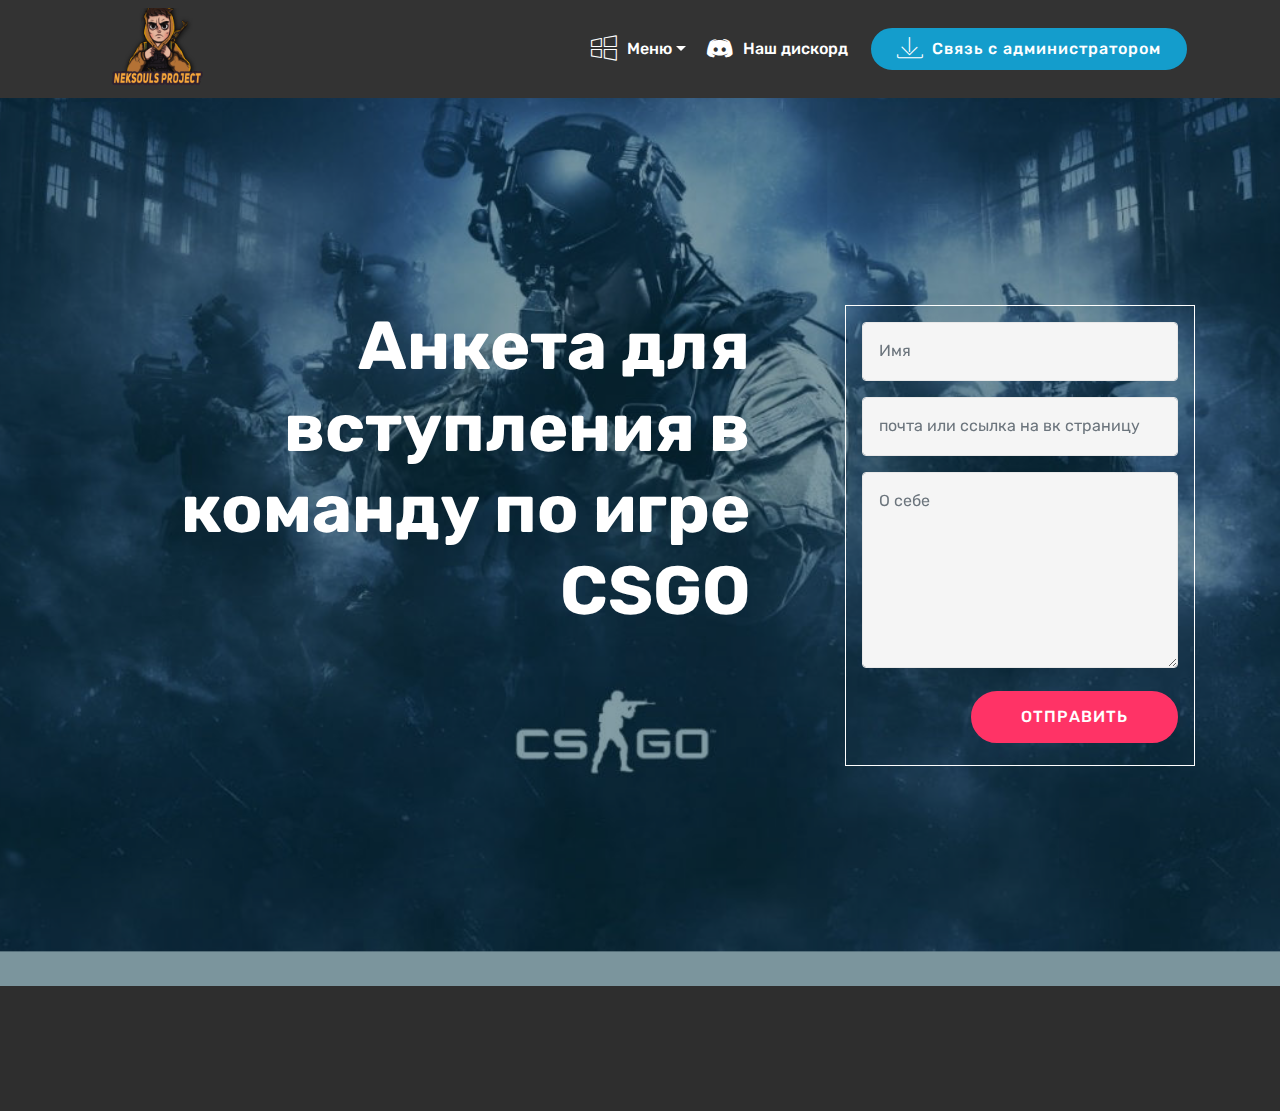
==== page1.html @ 8aa76fed "create github pages" ====
<!DOCTYPE html>
<html >
<head>
  <!-- Site made with Mobirise Website Builder v4.7.6, https://mobirise.com -->
  <meta charset="UTF-8">
  <meta http-equiv="X-UA-Compatible" content="IE=edge">
  <meta name="generator" content="Mobirise v4.7.6, mobirise.com">
  <meta name="viewport" content="width=device-width, initial-scale=1, minimum-scale=1">
  <link rel="shortcut icon" href="assets/images/nekomi-project-290x163.png" type="image/x-icon">
  <meta name="description" content="Web Generator Description">
  <title>Counter Strike form</title>
  <link rel="stylesheet" href="assets/web/assets/mobirise-icons/mobirise-icons.css">
  <link rel="stylesheet" href="assets/tether/tether.min.css">
  <link rel="stylesheet" href="assets/soundcloud-plugin/style.css">
  <link rel="stylesheet" href="assets/bootstrap/css/bootstrap.min.css">
  <link rel="stylesheet" href="assets/bootstrap/css/bootstrap-grid.min.css">
  <link rel="stylesheet" href="assets/bootstrap/css/bootstrap-reboot.min.css">
  <link rel="stylesheet" href="assets/dropdown/css/style.css">
  <link rel="stylesheet" href="assets/socicon/css/styles.css">
  <link rel="stylesheet" href="assets/animatecss/animate.min.css">
  <link rel="stylesheet" href="assets/theme/css/style.css">
  <link rel="stylesheet" href="assets/mobirise/css/mbr-additional.css" type="text/css">
  
  
  
</head>
<body>
  <section class="menu cid-qT5l8gWbj0" once="menu" id="menu1-4">

    

    <nav class="navbar navbar-expand beta-menu navbar-dropdown align-items-center navbar-fixed-top navbar-toggleable-sm">
        <button class="navbar-toggler navbar-toggler-right" type="button" data-toggle="collapse" data-target="#navbarSupportedContent" aria-controls="navbarSupportedContent" aria-expanded="false" aria-label="Toggle navigation">
            <div class="hamburger">
                <span></span>
                <span></span>
                <span></span>
                <span></span>
            </div>
        </button>
        <div class="menu-logo">
            <div class="navbar-brand">
                <span class="navbar-logo">
                    <a href="index.html#content5-8">
                         <img src="assets/images/nekomi-project-192x108.png" alt="Mobirise" title="" style="height: 5.1rem;">
                    </a>
                </span>
                <span class="navbar-caption-wrap"><a class="navbar-caption text-white display-4" href="https://mobirise.com"></a></span>
            </div>
        </div>
        <div class="collapse navbar-collapse" id="navbarSupportedContent">
            <ul class="navbar-nav nav-dropdown" data-app-modern-menu="true"><li class="nav-item dropdown open">
                    <a class="nav-link link text-white dropdown-toggle display-4" href="https://mobirise.com" data-toggle="dropdown-submenu" aria-expanded="true"><span class="mbri-windows mbr-iconfont mbr-iconfont-btn"></span>
                        
                        Меню</a><div class="dropdown-menu"><a class="text-white dropdown-item display-4" href="index.html#header8-2" aria-expanded="true"><span class="mbri-cursor-click mbr-iconfont mbr-iconfont-btn"></span>Главная</a><a class="text-white dropdown-item display-4" href="index.html#header8-2"><span class="mbri-play mbr-iconfont mbr-iconfont-btn"></span>Интро</a><a class="text-white dropdown-item display-4" href="index.html#content5-8" aria-expanded="false"><span class="mbri-globe mbr-iconfont mbr-iconfont-btn"></span>Вступить в наши ряды</a><a class="text-white dropdown-item display-4" href="index.html#features16-b" aria-expanded="false"><span class="mbri-numbered-list mbr-iconfont mbr-iconfont-btn"></span>Наш состав</a></div>
                </li>
                <li class="nav-item">
                    <a class="nav-link link text-white display-4" href="https://discord.gg/4GHkgbh"><span class="socicon socicon-discord mbr-iconfont mbr-iconfont-btn"></span>
                        
                        Наш дискорд</a>
                </li></ul>
            <div class="navbar-buttons mbr-section-btn"><a class="btn btn-sm btn-primary display-4" href="https://mobirise.com">
                    <span class="mbri-save mbr-iconfont mbr-iconfont-btn "></span>
                    Связь с администратором</a></div>
        </div>
    </nav>
</section>

<section class="engine"><a href="https://mobirise.me/z">best website templates</a></section><section once="" class="cid-qT5DSNefRu" id="footer6-h">

    

    

    <div class="container">
        <div class="media-container-row align-center mbr-white">
            <div class="col-12">
                <p class="mbr-text mb-0 mbr-fonts-style display-7">
                    © Copyright 2018 Mobirise - все права защищены
                </p>
            </div>
        </div>
    </div>
</section>

<section class="cid-qT5D59fshL mbr-fullscreen mbr-parallax-background" id="header15-g">

    

    <div class="mbr-overlay" style="opacity: 0.5; background-color: rgb(7, 59, 76);"></div>

    <div class="container align-right">
<div class="row">
    <div class="mbr-white col-lg-8 col-md-7 content-container">
        <h1 class="mbr-section-title mbr-bold pb-3 mbr-fonts-style display-1">Анкета для вступления в команду по игре CSGO</h1>
        
    </div>
    <div class="col-lg-4 col-md-5">
    <div class="form-container">
        <div class="media-container-column" data-form-type="formoid">
            <div data-form-alert="" hidden="" class="align-center">Спасибо за заполнение анкеты!Ждите ответа)</div>
            <form class="mbr-form" action="https://mobirise.com/" method="post" data-form-title="Mobirise Form"><input type="hidden" name="email" data-form-email="true" value="THZnZPCq02pm6jVM2OxM/9wBs0ZzV7I1TtLhEb+o7OQcQRpqzg7tR6M2cw1mZ+dgG3wcy0UGe806+Cv981s/mz84bVX2ClGofprlQSvYSh4UEACHpxdTbxbO2A4Ue+8/" data-form-field="Email">
                <div data-for="name">
                    <div class="form-group">
                        <input type="text" class="form-control px-3" name="name" data-form-field="Name" placeholder="Имя" required="" id="name-header15-g">
                    </div>
                </div>
                <div data-for="email">
                    <div class="form-group">
                        <input type="email" class="form-control px-3" name="email" data-form-field="Email" placeholder="почта или ссылка на вк страницу" required="" id="email-header15-g">
                    </div>
                </div>
                
                <div class="form-group" data-for="message">
                    <textarea type="text" class="form-control px-3" name="message" rows="7" placeholder="О себе" data-form-field="Message" id="message-header15-g"></textarea>
                </div>
                <span class="input-group-btn">
                    <button href="" type="submit" class="btn btn-secondary btn-form display-4">ОТПРАВИТЬ</button>
                </span>
            </form>
        </div>
    </div>
    </div>
</div>
    </div>
    
</section>

<section once="" class="cid-qT5E0UPSNB" id="footer7-j">

    

    

    <div class="container">
        <div class="media-container-row align-center mbr-white">
            <div class="row row-links">
                <ul class="foot-menu">
                    
                    
                    
                    
                    
                <li class="foot-menu-item mbr-fonts-style display-7">
                        &nbsp; &nbsp; &nbsp; &nbsp; &nbsp; &nbsp; &nbsp; &nbsp; &nbsp; &nbsp; &nbsp; &nbsp; &nbsp; &nbsp; &nbsp; &nbsp; &nbsp; &nbsp; &nbsp; &nbsp; &nbsp; &nbsp; &nbsp; &nbsp;<a class="text-white mbr-bold" href="index.html#header6-1" target="_blank">О нас</a>
                    </li><li class="foot-menu-item mbr-fonts-style display-7">
                        <a class="text-white mbr-bold" href="#" target="_blank">Сервис</a>
                    </li><li class="foot-menu-item mbr-fonts-style display-7">
                        <a class="text-white mbr-bold" href="https://vk.com/kikosh89" target="_blank">Связаться</a>
                    </li><li class="foot-menu-item mbr-fonts-style display-7"></li><li class="foot-menu-item mbr-fonts-style display-7">&nbsp; &nbsp; &nbsp; &nbsp; &nbsp; &nbsp; &nbsp; &nbsp; &nbsp; &nbsp; &nbsp;</li></ul>
            </div>
            
            <div class="row row-copirayt">
                <p class="mbr-text mb-0 mbr-fonts-style mbr-white align-center display-7">
                    © nekomicorporation - все права защищены
                </p>
            </div>
        </div>
    </div>
</section>


  <script src="assets/web/assets/jquery/jquery.min.js"></script>
  <script src="assets/popper/popper.min.js"></script>
  <script src="assets/tether/tether.min.js"></script>
  <script src="assets/bootstrap/js/bootstrap.min.js"></script>
  <script src="assets/dropdown/js/script.min.js"></script>
  <script src="assets/touchswipe/jquery.touch-swipe.min.js"></script>
  <script src="assets/viewportchecker/jquery.viewportchecker.js"></script>
  <script src="assets/parallax/jarallax.min.js"></script>
  <script src="assets/smoothscroll/smooth-scroll.js"></script>
  <script src="assets/theme/js/script.js"></script>
  <script src="assets/formoid/formoid.min.js"></script>
  
  
 <div id="scrollToTop" class="scrollToTop mbr-arrow-up"><a style="text-align: center;"><i></i></a></div>
    <input name="animation" type="hidden">
  </body>
</html>
---- assets/web/assets/mobirise-icons/mobirise-icons.css ----
@font-face {
  font-family: 'MobiriseIcons';
  src:  url('mobirise-icons.eot?spat4u');
  src:  url('mobirise-icons.eot?spat4u#iefix') format('embedded-opentype'),
    url('mobirise-icons.ttf?spat4u') format('truetype'),
    url('mobirise-icons.woff?spat4u') format('woff'),
    url('mobirise-icons.svg?spat4u#MobiriseIcons') format('svg');
  font-weight: normal;
  font-style: normal;
}

[class^="mbri-"], [class*=" mbri-"] {
  /* use !important to prevent issues with browser extensions that change fonts */
  font-family: MobiriseIcons !important;
  speak: none;
  font-style: normal;
  font-weight: normal;
  font-variant: normal;
  text-transform: none;
  line-height: 1;

  /* Better Font Rendering =========== */
  -webkit-font-smoothing: antialiased;
  -moz-osx-font-smoothing: grayscale;
}

.mbri-add-submenu:before {
  content: "\e900";
}
.mbri-alert:before {
  content: "\e901";
}
.mbri-align-center:before {
  content: "\e902";
}
.mbri-align-justify:before {
  content: "\e903";
}
.mbri-align-left:before {
  content: "\e904";
}
.mbri-align-right:before {
  content: "\e905";
}
.mbri-android:before {
  content: "\e906";
}
.mbri-apple:before {
  content: "\e907";
}
.mbri-arrow-down:before {
  content: "\e908";
}
.mbri-arrow-next:before {
  content: "\e909";
}
.mbri-arrow-prev:before {
  content: "\e90a";
}
.mbri-arrow-up:before {
  content: "\e90b";
}
.mbri-bold:before {
  content: "\e90c";
}
.mbri-bookmark:before {
  content: "\e90d";
}
.mbri-bootstrap:before {
  content: "\e90e";
}
.mbri-briefcase:before {
  content: "\e90f";
}
.mbri-browse:before {
  content: "\e910";
}
.mbri-bulleted-list:before {
  content: "\e911";
}
.mbri-calendar:before {
  content: "\e912";
}
.mbri-camera:before {
  content: "\e913";
}
.mbri-cart-add:before {
  content: "\e914";
}
.mbri-cart-full:before {
  content: "\e915";
}
.mbri-cash:before {
  content: "\e916";
}
.mbri-change-style:before {
  content: "\e917";
}
.mbri-chat:before {
  content: "\e918";
}
.mbri-clock:before {
  content: "\e919";
}
.mbri-close:before {
  content: "\e91a";
}
.mbri-cloud:before {
  content: "\e91b";
}
.mbri-code:before {
  content: "\e91c";
}
.mbri-contact-form:before {
  content: "\e91d";
}
.mbri-credit-card:before {
  content: "\e91e";
}
.mbri-cursor-click:before {
  content: "\e91f";
}
.mbri-cust-feedback:before {
  content: "\e920";
}
.mbri-database:before {
  content: "\e921";
}
.mbri-delivery:before {
  content: "\e922";
}
.mbri-desktop:before {
  content: "\e923";
}
.mbri-devices:before {
  content: "\e924";
}
.mbri-down:before {
  content: "\e925";
}
.mbri-download:before {
  content: "\e989";
}
.mbri-drag-n-drop:before {
  content: "\e927";
}
.mbri-drag-n-drop2:before {
  content: "\e928";
}
.mbri-edit:before {
  content: "\e929";
}
.mbri-edit2:before {
  content: "\e92a";
}
.mbri-error:before {
  content: "\e92b";
}
.mbri-extension:before {
  content: "\e92c";
}
.mbri-features:before {
  content: "\e92d";
}
.mbri-file:before {
  content: "\e92e";
}
.mbri-flag:before {
  content: "\e92f";
}
.mbri-folder:before {
  content: "\e930";
}
.mbri-gift:before {
  content: "\e931";
}
.mbri-github:before {
  content: "\e932";
}
.mbri-globe:before {
  content: "\e933";
}
.mbri-globe-2:before {
  content: "\e934";
}
.mbri-growing-chart:before {
  content: "\e935";
}
.mbri-hearth:before {
  content: "\e936";
}
.mbri-help:before {
  content: "\e937";
}
.mbri-home:before {
  content: "\e938";
}
.mbri-hot-cup:before {
  content: "\e939";
}
.mbri-idea:before {
  content: "\e93a";
}
.mbri-image-gallery:before {
  content: "\e93b";
}
.mbri-image-slider:before {
  content: "\e93c";
}
.mbri-info:before {
  content: "\e93d";
}
.mbri-italic:before {
  content: "\e93e";
}
.mbri-key:before {
  content: "\e93f";
}
.mbri-laptop:before {
  content: "\e940";
}
.mbri-layers:before {
  content: "\e941";
}
.mbri-left-right:before {
  content: "\e942";
}
.mbri-left:before {
  content: "\e943";
}
.mbri-letter:before {
  content: "\e944";
}
.mbri-like:before {
  content: "\e945";
}
.mbri-link:before {
  content: "\e946";
}
.mbri-lock:before {
  content: "\e947";
}
.mbri-login:before {
  content: "\e948";
}
.mbri-logout:before {
  content: "\e949";
}
.mbri-magic-stick:before {
  content: "\e94a";
}
.mbri-map-pin:before {
  content: "\e94b";
}
.mbri-menu:before {
  content: "\e94c";
}
.mbri-mobile:before {
  content: "\e94d";
}
.mbri-mobile2:before {
  content: "\e94e";
}
.mbri-mobirise:before {
  content: "\e94f";
}
.mbri-more-horizontal:before {
  content: "\e950";
}
.mbri-more-vertical:before {
  content: "\e951";
}
.mbri-music:before {
  content: "\e952";
}
.mbri-new-file:before {
  content: "\e953";
}
.mbri-numbered-list:before {
  content: "\e954";
}
.mbri-opened-folder:before {
  content: "\e955";
}
.mbri-pages:before {
  content: "\e956";
}
.mbri-paper-plane:before {
  content: "\e957";
}
.mbri-paperclip:before {
  content: "\e958";
}
.mbri-photo:before {
  content: "\e959";
}
.mbri-photos:before {
  content: "\e95a";
}
.mbri-pin:before {
  content: "\e95b";
}
.mbri-play:before {
  content: "\e95c";
}
.mbri-plus:before {
  content: "\e95d";
}
.mbri-preview:before {
  content: "\e95e";
}
.mbri-print:before {
  content: "\e95f";
}
.mbri-protect:before {
  content: "\e960";
}
.mbri-question:before {
  content: "\e961";
}
.mbri-quote-left:before {
  content: "\e962";
}
.mbri-quote-right:before {
  content: "\e963";
}
.mbri-refresh:before {
  content: "\e964";
}
.mbri-responsive:before {
  content: "\e965";
}
.mbri-right:before {
  content: "\e966";
}
.mbri-rocket:before {
  content: "\e967";
}
.mbri-sad-face:before {
  content: "\e968";
}
.mbri-sale:before {
  content: "\e969";
}
.mbri-save:before {
  content: "\e96a";
}
.mbri-search:before {
  content: "\e96b";
}
.mbri-setting:before {
  content: "\e96c";
}
.mbri-setting2:before {
  content: "\e96d";
}
.mbri-setting3:before {
  content: "\e96e";
}
.mbri-share:before {
  content: "\e96f";
}
.mbri-shopping-bag:before {
  content: "\e970";
}
.mbri-shopping-basket:before {
  content: "\e971";
}
.mbri-shopping-cart:before {
  content: "\e972";
}
.mbri-sites:before {
  content: "\e973";
}
.mbri-smile-face:before {
  content: "\e974";
}
.mbri-speed:before {
  content: "\e975";
}
.mbri-star:before {
  content: "\e976";
}
.mbri-success:before {
  content: "\e977";
}
.mbri-sun:before {
  content: "\e978";
}
.mbri-sun2:before {
  content: "\e979";
}
.mbri-tablet:before {
  content: "\e97a";
}
.mbri-tablet-vertical:before {
  content: "\e97b";
}
.mbri-target:before {
  content: "\e97c";
}
.mbri-timer:before {
  content: "\e97d";
}
.mbri-to-ftp:before {
  content: "\e97e";
}
.mbri-to-local-drive:before {
  content: "\e97f";
}
.mbri-touch-swipe:before {
  content: "\e980";
}
.mbri-touch:before {
  content: "\e981";
}
.mbri-trash:before {
  content: "\e982";
}
.mbri-underline:before {
  content: "\e983";
}
.mbri-unlink:before {
  content: "\e984";
}
.mbri-unlock:before {
  content: "\e985";
}
.mbri-up-down:before {
  content: "\e986";
}
.mbri-up:before {
  content: "\e987";
}
.mbri-update:before {
  content: "\e988";
}
.mbri-upload:before {
 content: "\e926"; 
}
.mbri-user:before {
  content: "\e98a";
}
.mbri-user2:before {
  content: "\e98b";
}
.mbri-users:before {
  content: "\e98c";
}
.mbri-video:before {
  content: "\e98d";
}
.mbri-video-play:before {
  content: "\e98e";
}
.mbri-watch:before {
  content: "\e98f";
}
.mbri-website-theme:before {
  content: "\e990";
}
.mbri-wifi:before {
  content: "\e991";
}
.mbri-windows:before {
  content: "\e992";
}
.mbri-zoom-out:before {
  content: "\e993";
}
.mbri-redo:before {
  content: "\e994";
}
.mbri-undo:before {
  content: "\e995";
}
---- assets/soundcloud-plugin/style.css ----
.addons-container {
  position: relative;
  margin-left: auto;
  margin-right: auto;
  padding-right: 15px;
  padding-left: 15px; }
  @media (min-width: 576px) {
    .addons-container {
      padding-right: 15px;
      padding-left: 15px; } }
  @media (min-width: 768px) {
    .addons-container {
      padding-right: 15px;
      padding-left: 15px; } }
  @media (min-width: 992px) {
    .addons-container {
      padding-right: 15px;
      padding-left: 15px; } }
  @media (min-width: 1200px) {
    .addons-container {
      padding-right: 15px;
      padding-left: 15px; } }
  @media (min-width: 576px) {
    .addons-container {
      width: 540px;
      max-width: 100%; } }
  @media (min-width: 768px) {
    .addons-container {
      width: 720px;
      max-width: 100%; } }
  @media (min-width: 992px) {
    .addons-container {
      width: 960px;
      max-width: 100%; } }
  @media (min-width: 1200px) {
    .addons-container {
      width: 1140px;
      max-width: 100%; } }

.addons-container-inner{
    position: relative;
    width: 100%;
    min-height: 1px;
    padding-right: 15px;
    padding-left: 15px;
}
@media (min-width: 567px) {
    .addons-container-inner{
        -ms-flex: 0 0 66.666667%;
        flex: 0 0 66.666667%;
        max-width: 66.666667%;
    }
}
.addons-row{
    display: flex;
    justify-content:center;
}
---- assets/dropdown/css/style.css ----
.navbar-dropdown {
  left: 0;
  padding: 0;
  position: absolute;
  right: 0;
  top: 0;
  transition: all 0.45s ease;
  z-index: 1030;
  background: #282828; }
  .navbar-dropdown .navbar-logo {
    margin-right: 0.8rem;
    transition: margin 0.3s ease-in-out;
    vertical-align: middle; }
    .navbar-dropdown .navbar-logo img {
      height: 3.125rem;
      transition: all 0.3s ease-in-out; }
    .navbar-dropdown .navbar-logo.mbr-iconfont {
      font-size: 3.125rem;
      line-height: 3.125rem; }
  .navbar-dropdown .navbar-caption {
    font-weight: 700;
    white-space: normal;
    vertical-align: -4px;
    line-height: 3.125rem !important; }
    .navbar-dropdown .navbar-caption, .navbar-dropdown .navbar-caption:hover {
      color: inherit;
      text-decoration: none; }
  .navbar-dropdown .mbr-iconfont + .navbar-caption {
    vertical-align: -1px; }
  .navbar-dropdown.navbar-fixed-top {
    position: fixed; }
  .navbar-dropdown .navbar-brand span {
    vertical-align: -4px; }
  .navbar-dropdown.bg-color.transparent {
    background: none; }
  .navbar-dropdown.navbar-short .navbar-brand {
    padding: 0.625rem 0; }
    .navbar-dropdown.navbar-short .navbar-brand span {
      vertical-align: -1px; }
  .navbar-dropdown.navbar-short .navbar-caption {
    line-height: 2.375rem !important;
    vertical-align: -2px; }
  .navbar-dropdown.navbar-short .navbar-logo {
    margin-right: 0.5rem; }
    .navbar-dropdown.navbar-short .navbar-logo img {
      height: 2.375rem; }
    .navbar-dropdown.navbar-short .navbar-logo.mbr-iconfont {
      font-size: 2.375rem;
      line-height: 2.375rem; }
  .navbar-dropdown.navbar-short .mbr-table-cell {
    height: 3.625rem; }
  .navbar-dropdown .navbar-close {
    left: 0.6875rem;
    position: fixed;
    top: 0.75rem;
    z-index: 1000; }
  .navbar-dropdown .hamburger-icon {
    content: "";
    display: inline-block;
    vertical-align: middle;
    width: 16px;
    -webkit-box-shadow: 0 -6px 0 1px #282828,0 0 0 1px #282828,0 6px 0 1px #282828;
    -moz-box-shadow: 0 -6px 0 1px #282828,0 0 0 1px #282828,0 6px 0 1px #282828;
    box-shadow: 0 -6px 0 1px #282828,0 0 0 1px #282828,0 6px 0 1px #282828; }

.dropdown-menu .dropdown-toggle[data-toggle="dropdown-submenu"]::after {
  border-bottom: 0.35em solid transparent;
  border-left: 0.35em solid;
  border-right: 0;
  border-top: 0.35em solid transparent;
  margin-left: 0.3rem; }

.dropdown-menu .dropdown-item:focus {
  outline: 0; }

.nav-dropdown {
  font-size: 0.75rem;
  font-weight: 500;
  height: auto !important; }
  .nav-dropdown .nav-btn {
    padding-left: 1rem; }
  .nav-dropdown .link {
    margin: .667em 1.667em;
    font-weight: 500;
    padding: 0;
    transition: color .2s ease-in-out; }
    .nav-dropdown .link.dropdown-toggle {
      margin-right: 2.583em; }
      .nav-dropdown .link.dropdown-toggle::after {
        margin-left: .25rem;
        border-top: 0.35em solid;
        border-right: 0.35em solid transparent;
        border-left: 0.35em solid transparent;
        border-bottom: 0; }
      .nav-dropdown .link.dropdown-toggle[aria-expanded="true"] {
        margin: 0;
        padding: 0.667em 3.263em  0.667em 1.667em; }
  .nav-dropdown .link::after,
  .nav-dropdown .dropdown-item::after {
    color: inherit; }
  .nav-dropdown .btn {
    font-size: 0.75rem;
    font-weight: 700;
    letter-spacing: 0;
    margin-bottom: 0;
    padding-left: 1.25rem;
    padding-right: 1.25rem; }
  .nav-dropdown .dropdown-menu {
    border-radius: 0;
    border: 0;
    left: 0;
    margin: 0;
    padding-bottom: 1.25rem;
    padding-top: 1.25rem;
    position: relative; }
  .nav-dropdown .dropdown-submenu {
    margin-left: 0.125rem;
    top: 0; }
  .nav-dropdown .dropdown-item {
    font-weight: 500;
    line-height: 2;
    padding: 0.3846em 4.615em 0.3846em 1.5385em;
    position: relative;
    transition: color .2s ease-in-out, background-color .2s ease-in-out; }
    .nav-dropdown .dropdown-item::after {
      margin-top: -0.3077em;
      position: absolute;
      right: 1.1538em;
      top: 50%; }
    .nav-dropdown .dropdown-item:focus, .nav-dropdown .dropdown-item:hover {
      background: none; }

@media (max-width: 767px) {
  .nav-dropdown.navbar-toggleable-sm {
    bottom: 0;
    display: none;
    left: 0;
    overflow-x: hidden;
    position: fixed;
    top: 0;
    transform: translateX(-100%);
    -ms-transform: translateX(-100%);
    -webkit-transform: translateX(-100%);
    width: 18.75rem;
    z-index: 999; } }
.nav-dropdown.navbar-toggleable-xl {
  bottom: 0;
  display: none;
  left: 0;
  overflow-x: hidden;
  position: fixed;
  top: 0;
  transform: translateX(-100%);
  -ms-transform: translateX(-100%);
  -webkit-transform: translateX(-100%);
  width: 18.75rem;
  z-index: 999; }

.nav-dropdown-sm {
  display: block !important;
  overflow-x: hidden;
  overflow: auto;
  padding-top: 3.875rem; }
  .nav-dropdown-sm::after {
    content: "";
    display: block;
    height: 3rem;
    width: 100%; }
  .nav-dropdown-sm.collapse.in ~ .navbar-close {
    display: block !important; }
  .nav-dropdown-sm.collapsing, .nav-dropdown-sm.collapse.in {
    transform: translateX(0);
    -ms-transform: translateX(0);
    -webkit-transform: translateX(0);
    transition: all 0.25s ease-out;
    -webkit-transition: all 0.25s ease-out;
    background: #282828; }
  .nav-dropdown-sm.collapsing[aria-expanded="false"] {
    transform: translateX(-100%);
    -ms-transform: translateX(-100%);
    -webkit-transform: translateX(-100%); }
  .nav-dropdown-sm .nav-item {
    display: block;
    margin-left: 0 !important;
    padding-left: 0; }
  .nav-dropdown-sm .link,
  .nav-dropdown-sm .dropdown-item {
    border-top: 1px dotted rgba(255, 255, 255, 0.1);
    font-size: 0.8125rem;
    line-height: 1.6;
    margin: 0 !important;
    padding: 0.875rem 2.4rem 0.875rem 1.5625rem !important;
    position: relative;
    white-space: normal; }
    .nav-dropdown-sm .link:focus, .nav-dropdown-sm .link:hover,
    .nav-dropdown-sm .dropdown-item:focus,
    .nav-dropdown-sm .dropdown-item:hover {
      background: rgba(0, 0, 0, 0.2) !important;
      color: #c0a375; }
  .nav-dropdown-sm .nav-btn {
    position: relative;
    padding: 1.5625rem 1.5625rem 0 1.5625rem; }
    .nav-dropdown-sm .nav-btn::before {
      border-top: 1px dotted rgba(255, 255, 255, 0.1);
      content: "";
      left: 0;
      position: absolute;
      top: 0;
      width: 100%; }
    .nav-dropdown-sm .nav-btn + .nav-btn {
      padding-top: 0.625rem; }
      .nav-dropdown-sm .nav-btn + .nav-btn::before {
        display: none; }
  .nav-dropdown-sm .btn {
    padding: 0.625rem 0; }
  .nav-dropdown-sm .dropdown-toggle[data-toggle="dropdown-submenu"]::after {
    margin-left: .25rem;
    border-top: 0.35em solid;
    border-right: 0.35em solid transparent;
    border-left: 0.35em solid transparent;
    border-bottom: 0; }
  .nav-dropdown-sm .dropdown-toggle[data-toggle="dropdown-submenu"][aria-expanded="true"]::after {
    border-top: 0;
    border-right: 0.35em solid transparent;
    border-left: 0.35em solid transparent;
    border-bottom: 0.35em solid; }
  .nav-dropdown-sm .dropdown-menu {
    margin: 0;
    padding: 0;
    position: relative;
    top: 0;
    left: 0;
    width: 100%;
    border: 0;
    float: none;
    border-radius: 0;
    background: none; }
  .nav-dropdown-sm .dropdown-submenu {
    left: 100%;
    margin-left: 0.125rem;
    margin-top: -1.25rem;
    top: 0; }

.navbar-toggleable-sm .nav-dropdown .dropdown-menu {
  position: absolute; }

.navbar-toggleable-sm .nav-dropdown .dropdown-submenu {
  left: 100%;
  margin-left: 0.125rem;
  margin-top: -1.25rem;
  top: 0; }

.navbar-toggleable-sm.opened .nav-dropdown .dropdown-menu {
  position: relative; }

.navbar-toggleable-sm.opened .nav-dropdown .dropdown-submenu {
  left: 0;
  margin-left: 00rem;
  margin-top: 0rem;
  top: 0; }

.is-builder .nav-dropdown.collapsing {
  transition: none !important; }

/*# sourceMappingURL=style.css.map */
---- assets/socicon/css/styles.css ----
@charset "UTF-8";

@font-face {
  font-family: "socicon";
  src:url("../fonts/socicon.eot");
  src:url("../fonts/socicon.eot?#iefix") format("embedded-opentype"),
    url("../fonts/socicon.woff") format("woff"),
    url("../fonts/socicon.ttf") format("truetype"),
    url("../fonts/socicon.svg#socicon") format("svg");
  font-weight: normal;
  font-style: normal;

}

[data-icon]:before {
  font-family: "socicon" !important;
  content: attr(data-icon);
  font-style: normal !important;
  font-weight: normal !important;
  font-variant: normal !important;
  text-transform: none !important;
  speak: none;
  line-height: 1;
  -webkit-font-smoothing: antialiased;
  -moz-osx-font-smoothing: grayscale;
}

[class^="socicon-"]:before,
[class*=" socicon-"]:before {
  font-family: "socicon" !important;
  font-style: normal !important;
  font-weight: normal !important;
  font-variant: normal !important;
  text-transform: none !important;
  speak: none;
  line-height: 1;
  -webkit-font-smoothing: antialiased;
  -moz-osx-font-smoothing: grayscale;
}

.socicon-modelmayhem:before {
  content: "\e000";
}
.socicon-mixcloud:before {
  content: "\e001";
}
.socicon-drupal:before {
  content: "\e002";
}
.socicon-swarm:before {
  content: "\e003";
}
.socicon-istock:before {
  content: "\e004";
}
.socicon-yammer:before {
  content: "\e005";
}
.socicon-ello:before {
  content: "\e006";
}
.socicon-stackoverflow:before {
  content: "\e007";
}
.socicon-persona:before {
  content: "\e008";
}
.socicon-triplej:before {
  content: "\e009";
}
.socicon-houzz:before {
  content: "\e00a";
}
.socicon-rss:before {
  content: "\e00b";
}
.socicon-paypal:before {
  content: "\e00c";
}
.socicon-odnoklassniki:before {
  content: "\e00d";
}
.socicon-airbnb:before {
  content: "\e00e";
}
.socicon-periscope:before {
  content: "\e00f";
}
.socicon-outlook:before {
  content: "\e010";
}
.socicon-coderwall:before {
  content: "\e011";
}
.socicon-tripadvisor:before {
  content: "\e012";
}
.socicon-appnet:before {
  content: "\e013";
}
.socicon-goodreads:before {
  content: "\e014";
}
.socicon-tripit:before {
  content: "\e015";
}
.socicon-lanyrd:before {
  content: "\e016";
}
.socicon-slideshare:before {
  content: "\e017";
}
.socicon-buffer:before {
  content: "\e018";
}
.socicon-disqus:before {
  content: "\e019";
}
.socicon-vkontakte:before {
  content: "\e01a";
}
.socicon-whatsapp:before {
  content: "\e01b";
}
.socicon-patreon:before {
  content: "\e01c";
}
.socicon-storehouse:before {
  content: "\e01d";
}
.socicon-pocket:before {
  content: "\e01e";
}
.socicon-mail:before {
  content: "\e01f";
}
.socicon-blogger:before {
  content: "\e020";
}
.socicon-technorati:before {
  content: "\e021";
}
.socicon-reddit:before {
  content: "\e022";
}
.socicon-dribbble:before {
  content: "\e023";
}
.socicon-stumbleupon:before {
  content: "\e024";
}
.socicon-digg:before {
  content: "\e025";
}
.socicon-envato:before {
  content: "\e026";
}
.socicon-behance:before {
  content: "\e027";
}
.socicon-delicious:before {
  content: "\e028";
}
.socicon-deviantart:before {
  content: "\e029";
}
.socicon-forrst:before {
  content: "\e02a";
}
.socicon-play:before {
  content: "\e02b";
}
.socicon-zerply:before {
  content: "\e02c";
}
.socicon-wikipedia:before {
  content: "\e02d";
}
.socicon-apple:before {
  content: "\e02e";
}
.socicon-flattr:before {
  content: "\e02f";
}
.socicon-github:before {
  content: "\e030";
}
.socicon-renren:before {
  content: "\e031";
}
.socicon-friendfeed:before {
  content: "\e032";
}
.socicon-newsvine:before {
  content: "\e033";
}
.socicon-identica:before {
  content: "\e034";
}
.socicon-bebo:before {
  content: "\e035";
}
.socicon-zynga:before {
  content: "\e036";
}
.socicon-steam:before {
  content: "\e037";
}
.socicon-xbox:before {
  content: "\e038";
}
.socicon-windows:before {
  content: "\e039";
}
.socicon-qq:before {
  content: "\e03a";
}
.socicon-douban:before {
  content: "\e03b";
}
.socicon-meetup:before {
  content: "\e03c";
}
.socicon-playstation:before {
  content: "\e03d";
}
.socicon-android:before {
  content: "\e03e";
}
.socicon-snapchat:before {
  content: "\e03f";
}
.socicon-twitter:before {
  content: "\e040";
}
.socicon-facebook:before {
  content: "\e041";
}
.socicon-googleplus:before {
  content: "\e042";
}
.socicon-pinterest:before {
  content: "\e043";
}
.socicon-foursquare:before {
  content: "\e044";
}
.socicon-yahoo:before {
  content: "\e045";
}
.socicon-skype:before {
  content: "\e046";
}
.socicon-yelp:before {
  content: "\e047";
}
.socicon-feedburner:before {
  content: "\e048";
}
.socicon-linkedin:before {
  content: "\e049";
}
.socicon-viadeo:before {
  content: "\e04a";
}
.socicon-xing:before {
  content: "\e04b";
}
.socicon-myspace:before {
  content: "\e04c";
}
.socicon-soundcloud:before {
  content: "\e04d";
}
.socicon-spotify:before {
  content: "\e04e";
}
.socicon-grooveshark:before {
  content: "\e04f";
}
.socicon-lastfm:before {
  content: "\e050";
}
.socicon-youtube:before {
  content: "\e051";
}
.socicon-vimeo:before {
  content: "\e052";
}
.socicon-dailymotion:before {
  content: "\e053";
}
.socicon-vine:before {
  content: "\e054";
}
.socicon-flickr:before {
  content: "\e055";
}
.socicon-500px:before {
  content: "\e056";
}
.socicon-wordpress:before {
  content: "\e058";
}
.socicon-tumblr:before {
  content: "\e059";
}
.socicon-twitch:before {
  content: "\e05a";
}
.socicon-8tracks:before {
  content: "\e05b";
}
.socicon-amazon:before {
  content: "\e05c";
}
.socicon-icq:before {
  content: "\e05d";
}
.socicon-smugmug:before {
  content: "\e05e";
}
.socicon-ravelry:before {
  content: "\e05f";
}
.socicon-weibo:before {
  content: "\e060";
}
.socicon-baidu:before {
  content: "\e061";
}
.socicon-angellist:before {
  content: "\e062";
}
.socicon-ebay:before {
  content: "\e063";
}
.socicon-imdb:before {
  content: "\e064";
}
.socicon-stayfriends:before {
  content: "\e065";
}
.socicon-residentadvisor:before {
  content: "\e066";
}
.socicon-google:before {
  content: "\e067";
}
.socicon-yandex:before {
  content: "\e068";
}
.socicon-sharethis:before {
  content: "\e069";
}
.socicon-bandcamp:before {
  content: "\e06a";
}
.socicon-itunes:before {
  content: "\e06b";
}
.socicon-deezer:before {
  content: "\e06c";
}
.socicon-telegram:before {
  content: "\e06e";
}
.socicon-openid:before {
  content: "\e06f";
}
.socicon-amplement:before {
  content: "\e070";
}
.socicon-viber:before {
  content: "\e071";
}
.socicon-zomato:before {
  content: "\e072";
}
.socicon-draugiem:before {
  content: "\e074";
}
.socicon-endomodo:before {
  content: "\e075";
}
.socicon-filmweb:before {
  content: "\e076";
}
.socicon-stackexchange:before {
  content: "\e077";
}
.socicon-wykop:before {
  content: "\e078";
}
.socicon-teamspeak:before {
  content: "\e079";
}
.socicon-teamviewer:before {
  content: "\e07a";
}
.socicon-ventrilo:before {
  content: "\e07b";
}
.socicon-younow:before {
  content: "\e07c";
}
.socicon-raidcall:before {
  content: "\e07d";
}
.socicon-mumble:before {
  content: "\e07e";
}
.socicon-medium:before {
  content: "\e06d";
}
.socicon-bebee:before {
  content: "\e07f";
}
.socicon-hitbox:before {
  content: "\e080";
}
.socicon-reverbnation:before {
  content: "\e081";
}
.socicon-formulr:before {
  content: "\e082";
}
.socicon-instagram:before {
  content: "\e057";
}
.socicon-battlenet:before {
  content: "\e083";
}
.socicon-chrome:before {
  content: "\e084";
}
.socicon-discord:before {
  content: "\e086";
}
.socicon-issuu:before {
  content: "\e087";
}
.socicon-macos:before {
  content: "\e088";
}
.socicon-firefox:before {
  content: "\e089";
}
.socicon-opera:before {
  content: "\e08d";
}
.socicon-keybase:before {
  content: "\e090";
}
.socicon-alliance:before {
  content: "\e091";
}
.socicon-livejournal:before {
  content: "\e092";
}
.socicon-googlephotos:before {
  content: "\e093";
}
.socicon-horde:before {
  content: "\e094";
}
.socicon-etsy:before {
  content: "\e095";
}
.socicon-zapier:before {
  content: "\e096";
}
.socicon-google-scholar:before {
  content: "\e097";
}
.socicon-researchgate:before {
  content: "\e098";
}
.socicon-wechat:before {
  content: "\e099";
}
.socicon-strava:before {
  content: "\e09a";
}
.socicon-line:before {
  content: "\e09b";
}
.socicon-lyft:before {
  content: "\e09c";
}
.socicon-uber:before {
  content: "\e09d";
}
.socicon-songkick:before {
  content: "\e09e";
}
.socicon-viewbug:before {
  content: "\e09f";
}
.socicon-googlegroups:before {
  content: "\e0a0";
}
.socicon-quora:before {
  content: "\e073";
}
.socicon-diablo:before {
  content: "\e085";
}
.socicon-blizzard:before {
  content: "\e0a1";
}
.socicon-hearthstone:before {
  content: "\e08b";
}
.socicon-heroes:before {
  content: "\e08a";
}
.socicon-overwatch:before {
  content: "\e08c";
}
.socicon-warcraft:before {
  content: "\e08e";
}
.socicon-starcraft:before {
  content: "\e08f";
}
.socicon-beam:before {
  content: "\e0a2";
}
.socicon-curse:before {
  content: "\e0a3";
}
.socicon-player:before {
  content: "\e0a4";
}
.socicon-streamjar:before {
  content: "\e0a5";
}
.socicon-nintendo:before {
  content: "\e0a6";
}
.socicon-hellocoton:before {
  content: "\e0a7";
}
---- assets/theme/css/style.css ----
/*!
 * Mobirise v4 theme (https://mobirise.com/)
 * Copyright 2017 Mobirise
 */
section {
  background-color: #eeeeee; }

section,
.container,
.container-fluid {
  position: relative;
  word-wrap: break-word; }

a.mbr-iconfont:hover {
  text-decoration: none; }

.article .lead p, .article .lead ul, .article .lead ol, .article .lead pre, .article .lead blockquote {
  margin-bottom: 0; }

a {
  font-style: normal;
  font-weight: 400;
  cursor: pointer; }
  a, a:hover {
    text-decoration: none; }

figure {
  margin-bottom: 0; }

body {
  color: #232323; }

h1, h2, h3, h4, h5, h6,
.h1, .h2, .h3, .h4, .h5, .h6,
.display-1, .display-2, .display-3, .display-4 {
  line-height: 1;
  word-break: break-word;
  word-wrap: break-word; }

b, strong {
  font-weight: bold; }

blockquote {
  padding: 10px 0 10px 20px;
  position: relative;
  border-left: 2px solid;
  border-color: #ff3366; }

input:-webkit-autofill, input:-webkit-autofill:hover, input:-webkit-autofill:focus, input:-webkit-autofill:active {
  transition-delay: 9999s;
  transition-property: background-color, color; }

textarea[type="hidden"] {
  display: none; }

body {
  position: relative; }

section {
  background-position: 50% 50%;
  background-repeat: no-repeat;
  background-size: cover; }
  section .mbr-background-video,
  section .mbr-background-video-preview {
    position: absolute;
    bottom: 0;
    left: 0;
    right: 0;
    top: 0; }

.hidden {
  visibility: hidden; }

.mbr-z-index20 {
  z-index: 20; }

/*! Base colors */
.mbr-white {
  color: #ffffff; }

.mbr-black {
  color: #000000; }

.mbr-bg-white {
  background-color: #ffffff; }

.mbr-bg-black {
  background-color: #000000; }

/*! Text-aligns */
.align-left {
  text-align: left; }

.align-center {
  text-align: center; }

.align-right {
  text-align: right; }

@media (max-width: 767px) {
  .align-left, .align-center, .align-right, .mbr-section-btn, .mbr-section-title {
    text-align: center; } }
/*! Font-weight  */
.mbr-light {
  font-weight: 300; }

.mbr-regular {
  font-weight: 400; }

.mbr-semibold {
  font-weight: 500; }

.mbr-bold {
  font-weight: 700; }

/*! Media  */
.media-size-item {
  -webkit-flex: 1 1 auto;
  -moz-flex: 1 1 auto;
  -ms-flex: 1 1 auto;
  -o-flex: 1 1 auto;
  flex: 1 1 auto; }

.media-content {
  -webkit-flex-basis: 100%;
  flex-basis: 100%; }

.media-container-row {
  display: -ms-flexbox;
  display: -webkit-flex;
  display: flex;
  -webkit-flex-direction: row;
  -ms-flex-direction: row;
  flex-direction: row;
  -webkit-flex-wrap: wrap;
  -ms-flex-wrap: wrap;
  flex-wrap: wrap;
  -webkit-justify-content: center;
  -ms-flex-pack: center;
  justify-content: center;
  -webkit-align-content: center;
  -ms-flex-line-pack: center;
  align-content: center;
  -webkit-align-items: start;
  -ms-flex-align: start;
  align-items: start; }
  .media-container-row .media-size-item {
    width: 400px; }

.media-container-column {
  display: -ms-flexbox;
  display: -webkit-flex;
  display: flex;
  -webkit-flex-direction: column;
  -ms-flex-direction: column;
  flex-direction: column;
  -webkit-flex-wrap: wrap;
  -ms-flex-wrap: wrap;
  flex-wrap: wrap;
  -webkit-justify-content: center;
  -ms-flex-pack: center;
  justify-content: center;
  -webkit-align-content: center;
  -ms-flex-line-pack: center;
  align-content: center;
  -webkit-align-items: stretch;
  -ms-flex-align: stretch;
  align-items: stretch; }
  .media-container-column > * {
    width: 100%; }

@media (min-width: 992px) {
  .media-container-row {
    -webkit-flex-wrap: nowrap;
    -ms-flex-wrap: nowrap;
    flex-wrap: nowrap; } }
figure {
  overflow: hidden; }

figure[mbr-media-size] {
  transition: width 0.1s; }

.mbr-figure img, .mbr-figure iframe {
  display: block;
  width: 100%; }

.card {
  background-color: transparent;
  border: none; }

.card-img {
  text-align: center;
  flex-shrink: 0; }

.media {
  max-width: 100%;
  margin: 0 auto; }

.mbr-figure {
  -ms-flex-item-align: center;
  -ms-grid-row-align: center;
  -webkit-align-self: center;
  align-self: center; }

.media-container > div {
  max-width: 100%; }

.mbr-figure img, .card-img img {
  width: 100%; }

@media (max-width: 991px) {
  .media-size-item {
    width: auto !important; }

  .media {
    width: auto; }

  .mbr-figure {
    width: 100% !important; } }
/*! Buttons */
.mbr-section-btn {
  margin-left: -.25rem;
  margin-right: -.25rem;
  font-size: 0; }

nav .mbr-section-btn {
  margin-left: 0rem;
  margin-right: 0rem; }

/*! Btn icon margin */
.btn .mbr-iconfont, .btn.btn-sm .mbr-iconfont {
  cursor: pointer;
  margin-right: 0.5rem; }

.btn.btn-md .mbr-iconfont, .btn.btn-md .mbr-iconfont {
  margin-right: 0.8rem; }

.mbr-regular {
  font-weight: 400; }

.mbr-semibold {
  font-weight: 500; }

.mbr-bold {
  font-weight: 700; }

[type="submit"] {
  -webkit-appearance: none; }

/*! Full-screen */
.mbr-fullscreen .mbr-overlay {
  min-height: 100vh; }

.mbr-fullscreen {
  display: flex;
  display: -webkit-flex;
  display: -moz-flex;
  display: -ms-flex;
  display: -o-flex;
  align-items: center;
  -webkit-align-items: center;
  min-height: 100vh;
  padding-top: 3rem;
  padding-bottom: 3rem; }

/*! Map */
.map {
  height: 25rem;
  position: relative; }
  .map iframe {
    width: 100%;
    height: 100%; }

/* Form */
.form-asterisk {
  font-family: initial;
  position: absolute;
  top: -2px;
  font-weight: normal; }

/*! Scroll to top arrow */
.mbr-arrow-up {
  bottom: 25px;
  right: 90px;
  position: fixed;
  text-align: right;
  z-index: 5000;
  color: #ffffff;
  font-size: 32px;
  transform: rotate(180deg);
  -webkit-transform: rotate(180deg); }

.mbr-arrow-up a {
  background: rgba(0, 0, 0, 0.2);
  border-radius: 3px;
  color: #fff;
  display: inline-block;
  height: 60px;
  width: 60px;
  outline-style: none !important;
  position: relative;
  text-decoration: none;
  transition: all .3s ease-in-out;
  cursor: pointer;
  text-align: center; }
  .mbr-arrow-up a:hover {
    background-color: rgba(0, 0, 0, 0.4); }
  .mbr-arrow-up a i {
    line-height: 60px; }

.mbr-arrow-up-icon {
  display: block;
  color: #fff; }

.mbr-arrow-up-icon::before {
  content: "\203a";
  display: inline-block;
  font-family: serif;
  font-size: 32px;
  line-height: 1;
  font-style: normal;
  position: relative;
  top: 6px;
  left: -4px;
  -webkit-transform: rotate(-90deg);
  transform: rotate(-90deg); }

/*! Arrow Down */
.mbr-arrow {
  position: absolute;
  bottom: 45px;
  left: 50%;
  width: 60px;
  height: 60px;
  cursor: pointer;
  background-color: rgba(80, 80, 80, 0.5);
  border-radius: 50%;
  -webkit-transform: translateX(-50%);
  transform: translateX(-50%); }
  .mbr-arrow > a {
    display: inline-block;
    text-decoration: none;
    outline-style: none;
    -webkit-animation: arrowdown 1.7s ease-in-out infinite;
    animation: arrowdown 1.7s ease-in-out infinite; }
    .mbr-arrow > a > i {
      position: absolute;
      top: -2px;
      left: 15px;
      font-size: 2rem; }

@keyframes arrowdown {
  0% {
    transform: translateY(0px);
    -webkit-transform: translateY(0px); }
  50% {
    transform: translateY(-5px);
    -webkit-transform: translateY(-5px); }
  100% {
    transform: translateY(0px);
    -webkit-transform: translateY(0px); } }
@-webkit-keyframes arrowdown {
  0% {
    transform: translateY(0px);
    -webkit-transform: translateY(0px); }
  50% {
    transform: translateY(-5px);
    -webkit-transform: translateY(-5px); }
  100% {
    transform: translateY(0px);
    -webkit-transform: translateY(0px); } }
@media (max-width: 500px) {
  .mbr-arrow-up {
    left: 50%;
    right: auto;
    transform: translateX(-50%) rotate(180deg);
    -webkit-transform: translateX(-50%) rotate(180deg); } }
/*Gradients animation*/
@keyframes gradient-animation {
  from {
    background-position: 0% 100%;
    animation-timing-function: ease-in-out; }
  to {
    background-position: 100% 0%;
    animation-timing-function: ease-in-out; } }
@-webkit-keyframes gradient-animation {
  from {
    background-position: 0% 100%;
    animation-timing-function: ease-in-out; }
  to {
    background-position: 100% 0%;
    animation-timing-function: ease-in-out; } }
.bg-gradient {
  background-size: 200% 200%;
  animation: gradient-animation 5s infinite alternate;
  -webkit-animation: gradient-animation 5s infinite alternate; }

.menu .navbar-brand {
  display: -webkit-flex; }
  .menu .navbar-brand span {
    display: flex;
    display: -webkit-flex; }
  .menu .navbar-brand .navbar-caption-wrap {
    display: -webkit-flex; }
  .menu .navbar-brand .navbar-logo img {
    display: -webkit-flex; }
@media (min-width: 768px) and (max-width: 991px) {
  .menu .navbar-toggleable-sm .navbar-nav {
    display: -webkit-box;
    display: -webkit-flex;
    display: -ms-flexbox; } }
@media (min-width: 992px) {
  .menu .navbar-nav.nav-dropdown {
    display: -webkit-flex; }
  .menu .navbar-toggleable-sm .navbar-collapse {
    display: -webkit-flex !important; } }

/*# sourceMappingURL=style.css.map */
.engine {
	position: absolute;
	text-indent: -2400px;
	text-align: center;
	padding: 0;
	top: 0;
	left: -2400px;
}
---- assets/mobirise/css/mbr-additional.css ----
@import url(https://fonts.googleapis.com/css?family=Rubik:300,300i,400,400i,500,500i,700,700i,900,900i);





body {
  font-style: normal;
  line-height: 1.5;
}
.mbr-section-title {
  font-style: normal;
  line-height: 1.2;
}
.mbr-section-subtitle {
  line-height: 1.3;
}
.mbr-text {
  font-style: normal;
  line-height: 1.6;
}
.display-1 {
  font-family: 'Rubik', sans-serif;
  font-size: 4.25rem;
}
.display-1 > .mbr-iconfont {
  font-size: 6.8rem;
}
.display-2 {
  font-family: 'Rubik', sans-serif;
  font-size: 3rem;
}
.display-2 > .mbr-iconfont {
  font-size: 4.8rem;
}
.display-4 {
  font-family: 'Rubik', sans-serif;
  font-size: 1rem;
}
.display-4 > .mbr-iconfont {
  font-size: 1.6rem;
}
.display-5 {
  font-family: 'Rubik', sans-serif;
  font-size: 1.5rem;
}
.display-5 > .mbr-iconfont {
  font-size: 2.4rem;
}
.display-7 {
  font-family: 'Rubik', sans-serif;
  font-size: 1rem;
}
.display-7 > .mbr-iconfont {
  font-size: 1.6rem;
}
/* ---- Fluid typography for mobile devices ---- */
/* 1.4 - font scale ratio ( bootstrap == 1.42857 ) */
/* 100vw - current viewport width */
/* (48 - 20)  48 == 48rem == 768px, 20 == 20rem == 320px(minimal supported viewport) */
/* 0.65 - min scale variable, may vary */
@media (max-width: 768px) {
  .display-1 {
    font-size: 3.4rem;
    font-size: calc( 2.1374999999999997rem + (4.25 - 2.1374999999999997) * ((100vw - 20rem) / (48 - 20)));
    line-height: calc( 1.4 * (2.1374999999999997rem + (4.25 - 2.1374999999999997) * ((100vw - 20rem) / (48 - 20))));
  }
  .display-2 {
    font-size: 2.4rem;
    font-size: calc( 1.7rem + (3 - 1.7) * ((100vw - 20rem) / (48 - 20)));
    line-height: calc( 1.4 * (1.7rem + (3 - 1.7) * ((100vw - 20rem) / (48 - 20))));
  }
  .display-4 {
    font-size: 0.8rem;
    font-size: calc( 1rem + (1 - 1) * ((100vw - 20rem) / (48 - 20)));
    line-height: calc( 1.4 * (1rem + (1 - 1) * ((100vw - 20rem) / (48 - 20))));
  }
  .display-5 {
    font-size: 1.2rem;
    font-size: calc( 1.175rem + (1.5 - 1.175) * ((100vw - 20rem) / (48 - 20)));
    line-height: calc( 1.4 * (1.175rem + (1.5 - 1.175) * ((100vw - 20rem) / (48 - 20))));
  }
}
/* Buttons */
.btn {
  font-weight: 500;
  border-width: 2px;
  font-style: normal;
  letter-spacing: 1px;
  margin: .4rem .8rem;
  white-space: normal;
  -webkit-transition: all 0.3s ease-in-out;
  -moz-transition: all 0.3s ease-in-out;
  transition: all 0.3s ease-in-out;
  padding: 1rem 3rem;
  border-radius: 3px;
  display: inline-flex;
  align-items: center;
  justify-content: center;
  word-break: break-word;
}
.btn-sm {
  font-weight: 500;
  letter-spacing: 1px;
  -webkit-transition: all 0.3s ease-in-out;
  -moz-transition: all 0.3s ease-in-out;
  transition: all 0.3s ease-in-out;
  padding: 0.6rem 1.5rem;
  border-radius: 3px;
}
.btn-md {
  font-weight: 500;
  letter-spacing: 1px;
  margin: .4rem .8rem !important;
  -webkit-transition: all 0.3s ease-in-out;
  -moz-transition: all 0.3s ease-in-out;
  transition: all 0.3s ease-in-out;
  padding: 1rem 3rem;
  border-radius: 3px;
}
.btn-lg {
  font-weight: 500;
  letter-spacing: 1px;
  margin: .4rem .8rem !important;
  -webkit-transition: all 0.3s ease-in-out;
  -moz-transition: all 0.3s ease-in-out;
  transition: all 0.3s ease-in-out;
  padding: 1.2rem 3.2rem;
  border-radius: 3px;
}
.bg-primary {
  background-color: #149dcc !important;
}
.bg-success {
  background-color: #f7ed4a !important;
}
.bg-info {
  background-color: #82786e !important;
}
.bg-warning {
  background-color: #879a9f !important;
}
.bg-danger {
  background-color: #b1a374 !important;
}
.btn-primary,
.btn-primary:active {
  background-color: #149dcc !important;
  border-color: #149dcc !important;
  color: #ffffff !important;
}
.btn-primary:hover,
.btn-primary:focus,
.btn-primary.focus,
.btn-primary.active {
  color: #ffffff !important;
  background-color: #0d6786 !important;
  border-color: #0d6786 !important;
}
.btn-primary.disabled,
.btn-primary:disabled {
  color: #ffffff !important;
  background-color: #0d6786 !important;
  border-color: #0d6786 !important;
}
.btn-secondary,
.btn-secondary:active {
  background-color: #ff3366 !important;
  border-color: #ff3366 !important;
  color: #ffffff !important;
}
.btn-secondary:hover,
.btn-secondary:focus,
.btn-secondary.focus,
.btn-secondary.active {
  color: #ffffff !important;
  background-color: #e50039 !important;
  border-color: #e50039 !important;
}
.btn-secondary.disabled,
.btn-secondary:disabled {
  color: #ffffff !important;
  background-color: #e50039 !important;
  border-color: #e50039 !important;
}
.btn-info,
.btn-info:active {
  background-color: #82786e !important;
  border-color: #82786e !important;
  color: #ffffff !important;
}
.btn-info:hover,
.btn-info:focus,
.btn-info.focus,
.btn-info.active {
  color: #ffffff !important;
  background-color: #59524b !important;
  border-color: #59524b !important;
}
.btn-info.disabled,
.btn-info:disabled {
  color: #ffffff !important;
  background-color: #59524b !important;
  border-color: #59524b !important;
}
.btn-success,
.btn-success:active {
  background-color: #f7ed4a !important;
  border-color: #f7ed4a !important;
  color: #3f3c03 !important;
}
.btn-success:hover,
.btn-success:focus,
.btn-success.focus,
.btn-success.active {
  color: #3f3c03 !important;
  background-color: #eadd0a !important;
  border-color: #eadd0a !important;
}
.btn-success.disabled,
.btn-success:disabled {
  color: #3f3c03 !important;
  background-color: #eadd0a !important;
  border-color: #eadd0a !important;
}
.btn-warning,
.btn-warning:active {
  background-color: #879a9f !important;
  border-color: #879a9f !important;
  color: #ffffff !important;
}
.btn-warning:hover,
.btn-warning:focus,
.btn-warning.focus,
.btn-warning.active {
  color: #ffffff !important;
  background-color: #617479 !important;
  border-color: #617479 !important;
}
.btn-warning.disabled,
.btn-warning:disabled {
  color: #ffffff !important;
  background-color: #617479 !important;
  border-color: #617479 !important;
}
.btn-danger,
.btn-danger:active {
  background-color: #b1a374 !important;
  border-color: #b1a374 !important;
  color: #ffffff !important;
}
.btn-danger:hover,
.btn-danger:focus,
.btn-danger.focus,
.btn-danger.active {
  color: #ffffff !important;
  background-color: #8b7d4e !important;
  border-color: #8b7d4e !important;
}
.btn-danger.disabled,
.btn-danger:disabled {
  color: #ffffff !important;
  background-color: #8b7d4e !important;
  border-color: #8b7d4e !important;
}
.btn-white {
  color: #333333 !important;
}
.btn-white,
.btn-white:active {
  background-color: #ffffff !important;
  border-color: #ffffff !important;
  color: #808080 !important;
}
.btn-white:hover,
.btn-white:focus,
.btn-white.focus,
.btn-white.active {
  color: #808080 !important;
  background-color: #d9d9d9 !important;
  border-color: #d9d9d9 !important;
}
.btn-white.disabled,
.btn-white:disabled {
  color: #808080 !important;
  background-color: #d9d9d9 !important;
  border-color: #d9d9d9 !important;
}
.btn-black,
.btn-black:active {
  background-color: #333333 !important;
  border-color: #333333 !important;
  color: #ffffff !important;
}
.btn-black:hover,
.btn-black:focus,
.btn-black.focus,
.btn-black.active {
  color: #ffffff !important;
  background-color: #0d0d0d !important;
  border-color: #0d0d0d !important;
}
.btn-black.disabled,
.btn-black:disabled {
  color: #ffffff !important;
  background-color: #0d0d0d !important;
  border-color: #0d0d0d !important;
}
.btn-primary-outline,
.btn-primary-outline:active {
  background: none;
  border-color: #0b566f;
  color: #0b566f;
}
.btn-primary-outline:hover,
.btn-primary-outline:focus,
.btn-primary-outline.focus,
.btn-primary-outline.active {
  color: #ffffff;
  background-color: #149dcc;
  border-color: #149dcc;
}
.btn-primary-outline.disabled,
.btn-primary-outline:disabled {
  color: #ffffff !important;
  background-color: #149dcc !important;
  border-color: #149dcc !important;
}
.btn-secondary-outline,
.btn-secondary-outline:active {
  background: none;
  border-color: #cc0033;
  color: #cc0033;
}
.btn-secondary-outline:hover,
.btn-secondary-outline:focus,
.btn-secondary-outline.focus,
.btn-secondary-outline.active {
  color: #ffffff;
  background-color: #ff3366;
  border-color: #ff3366;
}
.btn-secondary-outline.disabled,
.btn-secondary-outline:disabled {
  color: #ffffff !important;
  background-color: #ff3366 !important;
  border-color: #ff3366 !important;
}
.btn-info-outline,
.btn-info-outline:active {
  background: none;
  border-color: #4b453f;
  color: #4b453f;
}
.btn-info-outline:hover,
.btn-info-outline:focus,
.btn-info-outline.focus,
.btn-info-outline.active {
  color: #ffffff;
  background-color: #82786e;
  border-color: #82786e;
}
.btn-info-outline.disabled,
.btn-info-outline:disabled {
  color: #ffffff !important;
  background-color: #82786e !important;
  border-color: #82786e !important;
}
.btn-success-outline,
.btn-success-outline:active {
  background: none;
  border-color: #d2c609;
  color: #d2c609;
}
.btn-success-outline:hover,
.btn-success-outline:focus,
.btn-success-outline.focus,
.btn-success-outline.active {
  color: #3f3c03;
  background-color: #f7ed4a;
  border-color: #f7ed4a;
}
.btn-success-outline.disabled,
.btn-success-outline:disabled {
  color: #3f3c03 !important;
  background-color: #f7ed4a !important;
  border-color: #f7ed4a !important;
}
.btn-warning-outline,
.btn-warning-outline:active {
  background: none;
  border-color: #55666b;
  color: #55666b;
}
.btn-warning-outline:hover,
.btn-warning-outline:focus,
.btn-warning-outline.focus,
.btn-warning-outline.active {
  color: #ffffff;
  background-color: #879a9f;
  border-color: #879a9f;
}
.btn-warning-outline.disabled,
.btn-warning-outline:disabled {
  color: #ffffff !important;
  background-color: #879a9f !important;
  border-color: #879a9f !important;
}
.btn-danger-outline,
.btn-danger-outline:active {
  background: none;
  border-color: #7a6e45;
  color: #7a6e45;
}
.btn-danger-outline:hover,
.btn-danger-outline:focus,
.btn-danger-outline.focus,
.btn-danger-outline.active {
  color: #ffffff;
  background-color: #b1a374;
  border-color: #b1a374;
}
.btn-danger-outline.disabled,
.btn-danger-outline:disabled {
  color: #ffffff !important;
  background-color: #b1a374 !important;
  border-color: #b1a374 !important;
}
.btn-black-outline,
.btn-black-outline:active {
  background: none;
  border-color: #000000;
  color: #000000;
}
.btn-black-outline:hover,
.btn-black-outline:focus,
.btn-black-outline.focus,
.btn-black-outline.active {
  color: #ffffff;
  background-color: #333333;
  border-color: #333333;
}
.btn-black-outline.disabled,
.btn-black-outline:disabled {
  color: #ffffff !important;
  background-color: #333333 !important;
  border-color: #333333 !important;
}
.btn-white-outline,
.btn-white-outline:active,
.btn-white-outline.active {
  background: none;
  border-color: #ffffff;
  color: #ffffff;
}
.btn-white-outline:hover,
.btn-white-outline:focus,
.btn-white-outline.focus {
  color: #333333;
  background-color: #ffffff;
  border-color: #ffffff;
}
.text-primary {
  color: #149dcc !important;
}
.text-secondary {
  color: #ff3366 !important;
}
.text-success {
  color: #f7ed4a !important;
}
.text-info {
  color: #82786e !important;
}
.text-warning {
  color: #879a9f !important;
}
.text-danger {
  color: #b1a374 !important;
}
.text-white {
  color: #ffffff !important;
}
.text-black {
  color: #000000 !important;
}
a.text-primary:hover,
a.text-primary:focus {
  color: #0b566f !important;
}
a.text-secondary:hover,
a.text-secondary:focus {
  color: #cc0033 !important;
}
a.text-success:hover,
a.text-success:focus {
  color: #d2c609 !important;
}
a.text-info:hover,
a.text-info:focus {
  color: #4b453f !important;
}
a.text-warning:hover,
a.text-warning:focus {
  color: #55666b !important;
}
a.text-danger:hover,
a.text-danger:focus {
  color: #7a6e45 !important;
}
a.text-white:hover,
a.text-white:focus {
  color: #b3b3b3 !important;
}
a.text-black:hover,
a.text-black:focus {
  color: #4d4d4d !important;
}
.alert-success {
  background-color: #70c770;
}
.alert-info {
  background-color: #82786e;
}
.alert-warning {
  background-color: #879a9f;
}
.alert-danger {
  background-color: #b1a374;
}
.mbr-section-btn a.btn:not(.btn-form) {
  border-radius: 100px;
}
.mbr-section-btn a.btn:not(.btn-form):hover,
.mbr-section-btn a.btn:not(.btn-form):focus {
  box-shadow: none !important;
}
.mbr-section-btn a.btn:not(.btn-form):hover,
.mbr-section-btn a.btn:not(.btn-form):focus {
  box-shadow: 0 10px 40px 0 rgba(0, 0, 0, 0.2) !important;
  -webkit-box-shadow: 0 10px 40px 0 rgba(0, 0, 0, 0.2) !important;
}
.mbr-gallery-filter li a {
  border-radius: 100px !important;
}
.mbr-gallery-filter li.active .btn {
  background-color: #149dcc;
  border-color: #149dcc;
  color: #ffffff;
}
.mbr-gallery-filter li.active .btn:focus {
  box-shadow: none;
}
.nav-tabs .nav-link {
  border-radius: 100px !important;
}
.btn-form {
  border-radius: 0;
}
.btn-form:hover {
  cursor: pointer;
}
a,
a:hover {
  color: #149dcc;
}
.mbr-plan-header.bg-primary .mbr-plan-subtitle,
.mbr-plan-header.bg-primary .mbr-plan-price-desc {
  color: #b4e6f8;
}
.mbr-plan-header.bg-success .mbr-plan-subtitle,
.mbr-plan-header.bg-success .mbr-plan-price-desc {
  color: #ffffff;
}
.mbr-plan-header.bg-info .mbr-plan-subtitle,
.mbr-plan-header.bg-info .mbr-plan-price-desc {
  color: #beb8b2;
}
.mbr-plan-header.bg-warning .mbr-plan-subtitle,
.mbr-plan-header.bg-warning .mbr-plan-price-desc {
  color: #ced6d8;
}
.mbr-plan-header.bg-danger .mbr-plan-subtitle,
.mbr-plan-header.bg-danger .mbr-plan-price-desc {
  color: #dfd9c6;
}
/* Scroll to top button*/
#scrollToTop a {
  border-radius: 100px;
}
#scrollToTop a i:before {
  content: '';
  position: absolute;
  height: 40%;
  top: 25%;
  background: #fff;
  width: 2px;
  left: calc(50% - 1px);
}
#scrollToTop a i:after {
  content: '';
  position: absolute;
  display: block;
  border-top: 2px solid #fff;
  border-right: 2px solid #fff;
  width: 40%;
  height: 40%;
  left: 30%;
  bottom: 30%;
  transform: rotate(135deg);
}
/* Others*/
.note-check a[data-value=Rubik] {
  font-style: normal;
}
.mbr-arrow a {
  color: #ffffff;
}
@media (max-width: 767px) {
  .mbr-arrow {
    display: none;
  }
}
.form-control-label {
  position: relative;
  cursor: pointer;
  margin-bottom: .357em;
  padding: 0;
}
.alert {
  color: #ffffff;
  border-radius: 0;
  border: 0;
  font-size: .875rem;
  line-height: 1.5;
  margin-bottom: 1.875rem;
  padding: 1.25rem;
  position: relative;
}
.alert.alert-form::after {
  background-color: inherit;
  bottom: -7px;
  content: "";
  display: block;
  height: 14px;
  left: 50%;
  margin-left: -7px;
  position: absolute;
  transform: rotate(45deg);
  width: 14px;
}
.form-control {
  background-color: #f5f5f5;
  box-shadow: none;
  color: #565656;
  font-family: 'Rubik', sans-serif;
  font-size: 1rem;
  line-height: 1.43;
  min-height: 3.5em;
  padding: 1.07em .5em;
}
.form-control > .mbr-iconfont {
  font-size: 1.6rem;
}
.form-control,
.form-control:focus {
  border: 1px solid #e8e8e8;
}
.form-active .form-control:invalid {
  border-color: red;
}
.mbr-overlay {
  background-color: #000;
  bottom: 0;
  left: 0;
  opacity: .5;
  position: absolute;
  right: 0;
  top: 0;
  z-index: 0;
}
blockquote {
  font-style: italic;
  padding: 10px 0 10px 20px;
  font-size: 1.09rem;
  position: relative;
  border-color: #149dcc;
  border-width: 3px;
}
ul,
ol,
pre,
blockquote {
  margin-bottom: 2.3125rem;
}
pre {
  background: #f4f4f4;
  padding: 10px 24px;
  white-space: pre-wrap;
}
.inactive {
  -webkit-user-select: none;
  -moz-user-select: none;
  -ms-user-select: none;
  user-select: none;
  pointer-events: none;
  -webkit-user-drag: none;
  user-drag: none;
}
.mbr-section__comments .row {
  justify-content: center;
}
/* Forms */
.mbr-form .btn {
  margin: .4rem 0;
}
.mbr-form .input-group-btn a.btn {
  border-radius: 100px !important;
}
.mbr-form .input-group-btn a.btn:hover {
  box-shadow: 0 10px 40px 0 rgba(0, 0, 0, 0.2);
}
.mbr-form .input-group-btn button[type="submit"] {
  border-radius: 100px !important;
  padding: 1rem 3rem;
}
.mbr-form .input-group-btn button[type="submit"]:hover {
  box-shadow: 0 10px 40px 0 rgba(0, 0, 0, 0.2);
}
.form2 .form-control {
  border-top-left-radius: 100px;
  border-bottom-left-radius: 100px;
}
.form2 .input-group-btn a.btn {
  border-top-left-radius: 0 !important;
  border-bottom-left-radius: 0 !important;
}
.form2 .input-group-btn button[type="submit"] {
  border-top-left-radius: 0 !important;
  border-bottom-left-radius: 0 !important;
}
.form3 input[type="email"] {
  border-radius: 100px !important;
}
@media (max-width: 349px) {
  .form2 input[type="email"] {
    border-radius: 100px !important;
  }
  .form2 .input-group-btn a.btn {
    border-radius: 100px !important;
  }
  .form2 .input-group-btn button[type="submit"] {
    border-radius: 100px !important;
  }
}
@media (max-width: 767px) {
  .btn {
    font-size: .75rem !important;
  }
  .btn .mbr-iconfont {
    font-size: 1rem !important;
  }
}
/* Social block */
.btn-social {
  font-size: 20px;
  border-radius: 50%;
  padding: 0;
  width: 44px;
  height: 44px;
  line-height: 44px;
  text-align: center;
  position: relative;
  border: 2px solid #c0a375;
  border-color: #149dcc;
  color: #232323;
  cursor: pointer;
}
.btn-social i {
  top: 0;
  line-height: 44px;
  width: 44px;
}
.btn-social:hover {
  color: #fff;
  background: #149dcc;
}
.btn-social + .btn {
  margin-left: .1rem;
}
/* Footer */
.mbr-footer-content li::before,
.mbr-footer .mbr-contacts li::before {
  background: #149dcc;
}
.mbr-footer-content li a:hover,
.mbr-footer .mbr-contacts li a:hover {
  color: #149dcc;
}
.footer3 input[type="email"],
.footer4 input[type="email"] {
  border-radius: 100px !important;
}
.footer3 .input-group-btn a.btn,
.footer4 .input-group-btn a.btn {
  border-radius: 100px !important;
}
.footer3 .input-group-btn button[type="submit"],
.footer4 .input-group-btn button[type="submit"] {
  border-radius: 100px !important;
}
/* Headers*/
.header13 .form-inline input[type="email"],
.header14 .form-inline input[type="email"] {
  border-radius: 100px;
}
.header13 .form-inline input[type="text"],
.header14 .form-inline input[type="text"] {
  border-radius: 100px;
}
.header13 .form-inline input[type="tel"],
.header14 .form-inline input[type="tel"] {
  border-radius: 100px;
}
.header13 .form-inline a.btn,
.header14 .form-inline a.btn {
  border-radius: 100px;
}
.header13 .form-inline button,
.header14 .form-inline button {
  border-radius: 100px !important;
}
.offset-1 {
  margin-left: 8.33333%;
}
.offset-2 {
  margin-left: 16.66667%;
}
.offset-3 {
  margin-left: 25%;
}
.offset-4 {
  margin-left: 33.33333%;
}
.offset-5 {
  margin-left: 41.66667%;
}
.offset-6 {
  margin-left: 50%;
}
.offset-7 {
  margin-left: 58.33333%;
}
.offset-8 {
  margin-left: 66.66667%;
}
.offset-9 {
  margin-left: 75%;
}
.offset-10 {
  margin-left: 83.33333%;
}
.offset-11 {
  margin-left: 91.66667%;
}
@media (min-width: 576px) {
  .offset-sm-0 {
    margin-left: 0%;
  }
  .offset-sm-1 {
    margin-left: 8.33333%;
  }
  .offset-sm-2 {
    margin-left: 16.66667%;
  }
  .offset-sm-3 {
    margin-left: 25%;
  }
  .offset-sm-4 {
    margin-left: 33.33333%;
  }
  .offset-sm-5 {
    margin-left: 41.66667%;
  }
  .offset-sm-6 {
    margin-left: 50%;
  }
  .offset-sm-7 {
    margin-left: 58.33333%;
  }
  .offset-sm-8 {
    margin-left: 66.66667%;
  }
  .offset-sm-9 {
    margin-left: 75%;
  }
  .offset-sm-10 {
    margin-left: 83.33333%;
  }
  .offset-sm-11 {
    margin-left: 91.66667%;
  }
}
@media (min-width: 768px) {
  .offset-md-0 {
    margin-left: 0%;
  }
  .offset-md-1 {
    margin-left: 8.33333%;
  }
  .offset-md-2 {
    margin-left: 16.66667%;
  }
  .offset-md-3 {
    margin-left: 25%;
  }
  .offset-md-4 {
    margin-left: 33.33333%;
  }
  .offset-md-5 {
    margin-left: 41.66667%;
  }
  .offset-md-6 {
    margin-left: 50%;
  }
  .offset-md-7 {
    margin-left: 58.33333%;
  }
  .offset-md-8 {
    margin-left: 66.66667%;
  }
  .offset-md-9 {
    margin-left: 75%;
  }
  .offset-md-10 {
    margin-left: 83.33333%;
  }
  .offset-md-11 {
    margin-left: 91.66667%;
  }
}
@media (min-width: 992px) {
  .offset-lg-0 {
    margin-left: 0%;
  }
  .offset-lg-1 {
    margin-left: 8.33333%;
  }
  .offset-lg-2 {
    margin-left: 16.66667%;
  }
  .offset-lg-3 {
    margin-left: 25%;
  }
  .offset-lg-4 {
    margin-left: 33.33333%;
  }
  .offset-lg-5 {
    margin-left: 41.66667%;
  }
  .offset-lg-6 {
    margin-left: 50%;
  }
  .offset-lg-7 {
    margin-left: 58.33333%;
  }
  .offset-lg-8 {
    margin-left: 66.66667%;
  }
  .offset-lg-9 {
    margin-left: 75%;
  }
  .offset-lg-10 {
    margin-left: 83.33333%;
  }
  .offset-lg-11 {
    margin-left: 91.66667%;
  }
}
@media (min-width: 1200px) {
  .offset-xl-0 {
    margin-left: 0%;
  }
  .offset-xl-1 {
    margin-left: 8.33333%;
  }
  .offset-xl-2 {
    margin-left: 16.66667%;
  }
  .offset-xl-3 {
    margin-left: 25%;
  }
  .offset-xl-4 {
    margin-left: 33.33333%;
  }
  .offset-xl-5 {
    margin-left: 41.66667%;
  }
  .offset-xl-6 {
    margin-left: 50%;
  }
  .offset-xl-7 {
    margin-left: 58.33333%;
  }
  .offset-xl-8 {
    margin-left: 66.66667%;
  }
  .offset-xl-9 {
    margin-left: 75%;
  }
  .offset-xl-10 {
    margin-left: 83.33333%;
  }
  .offset-xl-11 {
    margin-left: 91.66667%;
  }
}
.navbar-toggler {
  -webkit-align-self: flex-start;
  -ms-flex-item-align: start;
  align-self: flex-start;
  padding: 0.25rem 0.75rem;
  font-size: 1.25rem;
  line-height: 1;
  background: transparent;
  border: 1px solid transparent;
  -webkit-border-radius: 0.25rem;
  border-radius: 0.25rem;
}
.navbar-toggler:focus,
.navbar-toggler:hover {
  text-decoration: none;
}
.navbar-toggler-icon {
  display: inline-block;
  width: 1.5em;
  height: 1.5em;
  vertical-align: middle;
  content: "";
  background: no-repeat center center;
  -webkit-background-size: 100% 100%;
  -o-background-size: 100% 100%;
  background-size: 100% 100%;
}
.navbar-toggler-left {
  position: absolute;
  left: 1rem;
}
.navbar-toggler-right {
  position: absolute;
  right: 1rem;
}
@media (max-width: 575px) {
  .navbar-toggleable .navbar-nav .dropdown-menu {
    position: static;
    float: none;
  }
  .navbar-toggleable > .container {
    padding-right: 0;
    padding-left: 0;
  }
}
@media (min-width: 576px) {
  .navbar-toggleable {
    -webkit-box-orient: horizontal;
    -webkit-box-direction: normal;
    -webkit-flex-direction: row;
    -ms-flex-direction: row;
    flex-direction: row;
    -webkit-flex-wrap: nowrap;
    -ms-flex-wrap: nowrap;
    flex-wrap: nowrap;
    -webkit-box-align: center;
    -webkit-align-items: center;
    -ms-flex-align: center;
    align-items: center;
  }
  .navbar-toggleable .navbar-nav {
    -webkit-box-orient: horizontal;
    -webkit-box-direction: normal;
    -webkit-flex-direction: row;
    -ms-flex-direction: row;
    flex-direction: row;
  }
  .navbar-toggleable .navbar-nav .nav-link {
    padding-right: .5rem;
    padding-left: .5rem;
  }
  .navbar-toggleable > .container {
    display: -webkit-box;
    display: -webkit-flex;
    display: -ms-flexbox;
    display: flex;
    -webkit-flex-wrap: nowrap;
    -ms-flex-wrap: nowrap;
    flex-wrap: nowrap;
    -webkit-box-align: center;
    -webkit-align-items: center;
    -ms-flex-align: center;
    align-items: center;
  }
  .navbar-toggleable .navbar-collapse {
    display: -webkit-box !important;
    display: -webkit-flex !important;
    display: -ms-flexbox !important;
    display: flex !important;
    width: 100%;
  }
  .navbar-toggleable .navbar-toggler {
    display: none;
  }
}
@media (max-width: 767px) {
  .navbar-toggleable-sm .navbar-nav .dropdown-menu {
    position: static;
    float: none;
  }
  .navbar-toggleable-sm > .container {
    padding-right: 0;
    padding-left: 0;
  }
}
@media (min-width: 768px) {
  .navbar-toggleable-sm {
    -webkit-box-orient: horizontal;
    -webkit-box-direction: normal;
    -webkit-flex-direction: row;
    -ms-flex-direction: row;
    flex-direction: row;
    -webkit-flex-wrap: nowrap;
    -ms-flex-wrap: nowrap;
    flex-wrap: nowrap;
    -webkit-box-align: center;
    -webkit-align-items: center;
    -ms-flex-align: center;
    align-items: center;
  }
  .navbar-toggleable-sm .navbar-nav {
    -webkit-box-orient: horizontal;
    -webkit-box-direction: normal;
    -webkit-flex-direction: row;
    -ms-flex-direction: row;
    flex-direction: row;
  }
  .navbar-toggleable-sm .navbar-nav .nav-link {
    padding-right: .5rem;
    padding-left: .5rem;
  }
  .navbar-toggleable-sm > .container {
    display: -webkit-box;
    display: -webkit-flex;
    display: -ms-flexbox;
    display: flex;
    -webkit-flex-wrap: nowrap;
    -ms-flex-wrap: nowrap;
    flex-wrap: nowrap;
    -webkit-box-align: center;
    -webkit-align-items: center;
    -ms-flex-align: center;
    align-items: center;
  }
  .navbar-toggleable-sm .navbar-collapse {
    display: -webkit-box !important;
    display: -webkit-flex !important;
    display: -ms-flexbox !important;
    display: flex !important;
    width: 100%;
  }
  .navbar-toggleable-sm .navbar-toggler {
    display: none;
  }
}
@media (max-width: 991px) {
  .navbar-toggleable-md .navbar-nav .dropdown-menu {
    position: static;
    float: none;
  }
  .navbar-toggleable-md > .container {
    padding-right: 0;
    padding-left: 0;
  }
}
@media (min-width: 992px) {
  .navbar-toggleable-md {
    -webkit-box-orient: horizontal;
    -webkit-box-direction: normal;
    -webkit-flex-direction: row;
    -ms-flex-direction: row;
    flex-direction: row;
    -webkit-flex-wrap: nowrap;
    -ms-flex-wrap: nowrap;
    flex-wrap: nowrap;
    -webkit-box-align: center;
    -webkit-align-items: center;
    -ms-flex-align: center;
    align-items: center;
  }
  .navbar-toggleable-md .navbar-nav {
    -webkit-box-orient: horizontal;
    -webkit-box-direction: normal;
    -webkit-flex-direction: row;
    -ms-flex-direction: row;
    flex-direction: row;
  }
  .navbar-toggleable-md .navbar-nav .nav-link {
    padding-right: .5rem;
    padding-left: .5rem;
  }
  .navbar-toggleable-md > .container {
    display: -webkit-box;
    display: -webkit-flex;
    display: -ms-flexbox;
    display: flex;
    -webkit-flex-wrap: nowrap;
    -ms-flex-wrap: nowrap;
    flex-wrap: nowrap;
    -webkit-box-align: center;
    -webkit-align-items: center;
    -ms-flex-align: center;
    align-items: center;
  }
  .navbar-toggleable-md .navbar-collapse {
    display: -webkit-box !important;
    display: -webkit-flex !important;
    display: -ms-flexbox !important;
    display: flex !important;
    width: 100%;
  }
  .navbar-toggleable-md .navbar-toggler {
    display: none;
  }
}
@media (max-width: 1199px) {
  .navbar-toggleable-lg .navbar-nav .dropdown-menu {
    position: static;
    float: none;
  }
  .navbar-toggleable-lg > .container {
    padding-right: 0;
    padding-left: 0;
  }
}
@media (min-width: 1200px) {
  .navbar-toggleable-lg {
    -webkit-box-orient: horizontal;
    -webkit-box-direction: normal;
    -webkit-flex-direction: row;
    -ms-flex-direction: row;
    flex-direction: row;
    -webkit-flex-wrap: nowrap;
    -ms-flex-wrap: nowrap;
    flex-wrap: nowrap;
    -webkit-box-align: center;
    -webkit-align-items: center;
    -ms-flex-align: center;
    align-items: center;
  }
  .navbar-toggleable-lg .navbar-nav {
    -webkit-box-orient: horizontal;
    -webkit-box-direction: normal;
    -webkit-flex-direction: row;
    -ms-flex-direction: row;
    flex-direction: row;
  }
  .navbar-toggleable-lg .navbar-nav .nav-link {
    padding-right: .5rem;
    padding-left: .5rem;
  }
  .navbar-toggleable-lg > .container {
    display: -webkit-box;
    display: -webkit-flex;
    display: -ms-flexbox;
    display: flex;
    -webkit-flex-wrap: nowrap;
    -ms-flex-wrap: nowrap;
    flex-wrap: nowrap;
    -webkit-box-align: center;
    -webkit-align-items: center;
    -ms-flex-align: center;
    align-items: center;
  }
  .navbar-toggleable-lg .navbar-collapse {
    display: -webkit-box !important;
    display: -webkit-flex !important;
    display: -ms-flexbox !important;
    display: flex !important;
    width: 100%;
  }
  .navbar-toggleable-lg .navbar-toggler {
    display: none;
  }
}
.navbar-toggleable-xl {
  -webkit-box-orient: horizontal;
  -webkit-box-direction: normal;
  -webkit-flex-direction: row;
  -ms-flex-direction: row;
  flex-direction: row;
  -webkit-flex-wrap: nowrap;
  -ms-flex-wrap: nowrap;
  flex-wrap: nowrap;
  -webkit-box-align: center;
  -webkit-align-items: center;
  -ms-flex-align: center;
  align-items: center;
}
.navbar-toggleable-xl .navbar-nav .dropdown-menu {
  position: static;
  float: none;
}
.navbar-toggleable-xl > .container {
  padding-right: 0;
  padding-left: 0;
}
.navbar-toggleable-xl .navbar-nav {
  -webkit-box-orient: horizontal;
  -webkit-box-direction: normal;
  -webkit-flex-direction: row;
  -ms-flex-direction: row;
  flex-direction: row;
}
.navbar-toggleable-xl .navbar-nav .nav-link {
  padding-right: .5rem;
  padding-left: .5rem;
}
.navbar-toggleable-xl > .container {
  display: -webkit-box;
  display: -webkit-flex;
  display: -ms-flexbox;
  display: flex;
  -webkit-flex-wrap: nowrap;
  -ms-flex-wrap: nowrap;
  flex-wrap: nowrap;
  -webkit-box-align: center;
  -webkit-align-items: center;
  -ms-flex-align: center;
  align-items: center;
}
.navbar-toggleable-xl .navbar-collapse {
  display: -webkit-box !important;
  display: -webkit-flex !important;
  display: -ms-flexbox !important;
  display: flex !important;
  width: 100%;
}
.navbar-toggleable-xl .navbar-toggler {
  display: none;
}
.card-img {
  width: auto;
}
.menu .navbar.collapsed:not(.beta-menu) {
  flex-direction: column;
}
.carousel-item.active,
.carousel-item-next,
.carousel-item-prev {
  display: -webkit-box;
  display: -webkit-flex;
  display: -ms-flexbox;
  display: flex;
}
.note-air-layout .dropup .dropdown-menu,
.note-air-layout .navbar-fixed-bottom .dropdown .dropdown-menu {
  bottom: initial !important;
}
html,
body {
  height: auto;
  min-height: 100vh;
}
.dropup .dropdown-toggle::after {
  display: none;
}
.cid-qT89BB3iqO .modal-body .close {
  background: #1b1b1b;
}
.cid-qT89BB3iqO .modal-body .close span {
  font-style: normal;
}
.cid-qT89BB3iqO .carousel-inner > .active,
.cid-qT89BB3iqO .carousel-inner > .next,
.cid-qT89BB3iqO .carousel-inner > .prev {
  display: table;
}
.cid-qT89BB3iqO .carousel-control .icon-next,
.cid-qT89BB3iqO .carousel-control .icon-prev {
  margin-top: -18px;
  font-size: 40px;
  line-height: 27px;
}
.cid-qT89BB3iqO .carousel-control:hover {
  background: #1b1b1b;
  color: #fff;
  opacity: 1;
}
@media (max-width: 767px) {
  .cid-qT89BB3iqO .container .carousel-control {
    margin-bottom: 0;
  }
}
.cid-qT89BB3iqO .boxed-slider {
  position: relative;
  padding: 93px 0;
}
.cid-qT89BB3iqO .boxed-slider > div {
  position: relative;
}
.cid-qT89BB3iqO .container img {
  width: 100%;
}
.cid-qT89BB3iqO .container img + .row {
  position: absolute;
  top: 50%;
  left: 0;
  right: 0;
  -webkit-transform: translateY(-50%);
  -moz-transform: translateY(-50%);
  transform: translateY(-50%);
  z-index: 2;
}
.cid-qT89BB3iqO .mbr-section {
  padding: 0;
  background-attachment: scroll;
}
.cid-qT89BB3iqO .mbr-table-cell {
  padding: 0;
}
.cid-qT89BB3iqO .container .carousel-indicators {
  margin-bottom: 3px;
}
.cid-qT89BB3iqO .carousel-caption {
  top: 50%;
  right: 0;
  bottom: auto;
  left: 0;
  display: flex;
  align-items: center;
  -webkit-transform: translateY(-50%);
  transform: translateY(-50%);
}
.cid-qT89BB3iqO .mbr-overlay {
  z-index: 1;
}
.cid-qT89BB3iqO .container-slide.container {
  min-width: 100%;
  min-height: 100vh;
  padding: 0;
}
.cid-qT89BB3iqO .carousel-item {
  background-position: 50% 50%;
  background-repeat: no-repeat;
  background-size: cover;
  -o-transition: -o-transform 0.6s ease-in-out;
  -webkit-transition: -webkit-transform 0.6s ease-in-out;
  transition: transform 0.6s ease-in-out, -webkit-transform 0.6s ease-in-out, -o-transform 0.6s ease-in-out;
  -webkit-backface-visibility: hidden;
  backface-visibility: hidden;
  -webkit-perspective: 1000px;
  perspective: 1000px;
}
@media (max-width: 576px) {
  .cid-qT89BB3iqO .carousel-item .container {
    width: 100%;
  }
}
.cid-qT89BB3iqO .carousel-item-next.carousel-item-left,
.cid-qT89BB3iqO .carousel-item-prev.carousel-item-right {
  -webkit-transform: translate3d(0, 0, 0);
  transform: translate3d(0, 0, 0);
}
.cid-qT89BB3iqO .active.carousel-item-right,
.cid-qT89BB3iqO .carousel-item-next {
  -webkit-transform: translate3d(100%, 0, 0);
  transform: translate3d(100%, 0, 0);
}
.cid-qT89BB3iqO .active.carousel-item-left,
.cid-qT89BB3iqO .carousel-item-prev {
  -webkit-transform: translate3d(-100%, 0, 0);
  transform: translate3d(-100%, 0, 0);
}
.cid-qT89BB3iqO .mbr-slider .carousel-control {
  top: 50%;
  width: 70px;
  height: 70px;
  margin-top: -1.5rem;
  font-size: 35px;
  background-color: rgba(0, 0, 0, 0.5);
  border: 2px solid #fff;
  border-radius: 50%;
  transition: all .3s;
}
.cid-qT89BB3iqO .mbr-slider .carousel-control.carousel-control-prev {
  left: 0;
  margin-left: 2.5rem;
}
.cid-qT89BB3iqO .mbr-slider .carousel-control.carousel-control-next {
  right: 0;
  margin-right: 2.5rem;
}
.cid-qT89BB3iqO .mbr-slider .carousel-control .mbr-iconfont {
  font-size: 2rem;
}
@media (max-width: 767px) {
  .cid-qT89BB3iqO .mbr-slider .carousel-control {
    top: auto;
    bottom: 1rem;
  }
}
.cid-qT89BB3iqO .mbr-slider .carousel-indicators {
  position: absolute;
  bottom: 0;
  margin-bottom: 1.5rem !important;
}
.cid-qT89BB3iqO .mbr-slider .carousel-indicators li {
  max-width: 20px;
  width: 20px;
  height: 20px;
  max-height: 20px;
  margin: 3px;
  background-color: rgba(0, 0, 0, 0.5);
  border: 2px solid #fff;
  border-radius: 50%;
  opacity: .5;
  transition: all .3s;
}
.cid-qT89BB3iqO .mbr-slider .carousel-indicators li.active,
.cid-qT89BB3iqO .mbr-slider .carousel-indicators li:hover {
  opacity: .9;
}
.cid-qT89BB3iqO .mbr-slider .carousel-indicators li::after,
.cid-qT89BB3iqO .mbr-slider .carousel-indicators li::before {
  content: none;
}
.cid-qT89BB3iqO .mbr-slider .carousel-indicators.ie-fix {
  left: 50%;
  display: block;
  width: 60%;
  margin-left: -30%;
  text-align: center;
}
@media (max-width: 576px) {
  .cid-qT89BB3iqO .mbr-slider .carousel-indicators {
    display: none !important;
  }
}
.cid-qT89BB3iqO .mbr-slider > .container img {
  width: 100%;
}
.cid-qT89BB3iqO .mbr-slider > .container img + .row {
  position: absolute;
  top: 50%;
  right: 0;
  left: 0;
  z-index: 2;
  -moz-transform: translateY(-50%);
  -webkit-transform: translateY(-50%);
  transform: translateY(-50%);
}
.cid-qT89BB3iqO .mbr-slider > .container .carousel-indicators {
  margin-bottom: 3px;
}
@media (max-width: 576px) {
  .cid-qT89BB3iqO .mbr-slider > .container .carousel-control {
    margin-bottom: 0;
  }
}
.cid-qT89BB3iqO .mbr-slider .mbr-section {
  padding: 0;
  background-attachment: scroll;
}
.cid-qT89BB3iqO .mbr-slider .mbr-table-cell {
  padding: 0;
}
.cid-qT89BB3iqO .carousel-item .container.container-slide {
  position: initial;
  width: auto;
  min-height: 0;
}
.cid-qT89BB3iqO .full-screen .slider-fullscreen-image {
  min-height: 100vh;
  background-repeat: no-repeat;
  background-position: 50% 50%;
  background-size: cover;
}
.cid-qT89BB3iqO .full-screen .slider-fullscreen-image.active {
  display: -o-flex;
}
.cid-qT89BB3iqO .full-screen .container {
  width: auto;
  padding-right: 0;
  padding-left: 0;
}
.cid-qT89BB3iqO .full-screen .carousel-item .container.container-slide {
  width: 100%;
  min-height: 100vh;
  padding: 0;
}
.cid-qT89BB3iqO .full-screen .carousel-item .container.container-slide img {
  display: none;
}
.cid-qT89BB3iqO .mbr-background-video-preview {
  position: absolute;
  top: 0;
  right: 0;
  bottom: 0;
  left: 0;
}
.cid-qT89BB3iqO .mbr-overlay ~ .container-slide {
  z-index: auto;
}
.cid-qT5t30PQv5 {
  padding-top: 120px;
  padding-bottom: 120px;
  background-image: url("../../../assets/images/screenshot-4-1233x684.png");
}
.cid-qT5l8gWbj0 .navbar {
  padding: .5rem 0;
  background: #333333;
  transition: none;
  min-height: 77px;
}
.cid-qT5l8gWbj0 .navbar-dropdown.bg-color.transparent.opened {
  background: #333333;
}
.cid-qT5l8gWbj0 a {
  font-style: normal;
}
.cid-qT5l8gWbj0 .nav-item span {
  padding-right: 0.4em;
  line-height: 0.5em;
  vertical-align: text-bottom;
  position: relative;
  text-decoration: none;
}
.cid-qT5l8gWbj0 .nav-item a {
  display: flex;
  align-items: center;
  justify-content: center;
  padding: 0.7rem 0 !important;
  margin: 0rem .65rem !important;
}
.cid-qT5l8gWbj0 .nav-item:focus,
.cid-qT5l8gWbj0 .nav-link:focus {
  outline: none;
}
.cid-qT5l8gWbj0 .btn {
  padding: 0.4rem 1.5rem;
  display: inline-flex;
  align-items: center;
}
.cid-qT5l8gWbj0 .btn .mbr-iconfont {
  font-size: 1.6rem;
}
.cid-qT5l8gWbj0 .menu-logo {
  margin-right: auto;
}
.cid-qT5l8gWbj0 .menu-logo .navbar-brand {
  display: flex;
  margin-left: 5rem;
  padding: 0;
  transition: padding .2s;
  min-height: 3.8rem;
  align-items: center;
}
.cid-qT5l8gWbj0 .menu-logo .navbar-brand .navbar-caption-wrap {
  display: -webkit-flex;
  -webkit-align-items: center;
  align-items: center;
  word-break: break-word;
  min-width: 7rem;
  margin: .3rem 0;
}
.cid-qT5l8gWbj0 .menu-logo .navbar-brand .navbar-caption-wrap .navbar-caption {
  line-height: 1.2rem !important;
  padding-right: 2rem;
}
.cid-qT5l8gWbj0 .menu-logo .navbar-brand .navbar-logo {
  font-size: 4rem;
  transition: font-size 0.25s;
}
.cid-qT5l8gWbj0 .menu-logo .navbar-brand .navbar-logo img {
  display: flex;
}
.cid-qT5l8gWbj0 .menu-logo .navbar-brand .navbar-logo .mbr-iconfont {
  transition: font-size 0.25s;
}
.cid-qT5l8gWbj0 .navbar-toggleable-sm .navbar-collapse {
  justify-content: flex-end;
  -webkit-justify-content: flex-end;
  padding-right: 5rem;
  width: auto;
}
.cid-qT5l8gWbj0 .navbar-toggleable-sm .navbar-collapse .navbar-nav {
  flex-wrap: wrap;
  -webkit-flex-wrap: wrap;
  padding-left: 0;
}
.cid-qT5l8gWbj0 .navbar-toggleable-sm .navbar-collapse .navbar-nav .nav-item {
  -webkit-align-self: center;
  align-self: center;
}
.cid-qT5l8gWbj0 .navbar-toggleable-sm .navbar-collapse .navbar-buttons {
  padding-left: 0;
  padding-bottom: 0;
}
.cid-qT5l8gWbj0 .dropdown .dropdown-menu {
  background: #333333;
  display: none;
  position: absolute;
  min-width: 5rem;
  padding-top: 1.4rem;
  padding-bottom: 1.4rem;
  text-align: left;
}
.cid-qT5l8gWbj0 .dropdown .dropdown-menu .dropdown-item {
  width: auto;
  padding: 0.235em 1.5385em 0.235em 1.5385em !important;
}
.cid-qT5l8gWbj0 .dropdown .dropdown-menu .dropdown-item::after {
  right: 0.5rem;
}
.cid-qT5l8gWbj0 .dropdown .dropdown-menu .dropdown-submenu {
  margin: 0;
}
.cid-qT5l8gWbj0 .dropdown.open > .dropdown-menu {
  display: block;
}
.cid-qT5l8gWbj0 .navbar-toggleable-sm.opened:after {
  position: absolute;
  width: 100vw;
  height: 100vh;
  content: '';
  background-color: rgba(0, 0, 0, 0.1);
  left: 0;
  bottom: 0;
  transform: translateY(100%);
  -webkit-transform: translateY(100%);
  z-index: 1000;
}
.cid-qT5l8gWbj0 .navbar.navbar-short {
  min-height: 60px;
  transition: all .2s;
}
.cid-qT5l8gWbj0 .navbar.navbar-short .navbar-toggler-right {
  top: 20px;
}
.cid-qT5l8gWbj0 .navbar.navbar-short .navbar-logo a {
  font-size: 2.5rem !important;
  line-height: 2.5rem;
  transition: font-size 0.25s;
}
.cid-qT5l8gWbj0 .navbar.navbar-short .navbar-logo a .mbr-iconfont {
  font-size: 2.5rem !important;
}
.cid-qT5l8gWbj0 .navbar.navbar-short .navbar-logo a img {
  height: 3rem !important;
}
.cid-qT5l8gWbj0 .navbar.navbar-short .navbar-brand {
  min-height: 3rem;
}
.cid-qT5l8gWbj0 button.navbar-toggler {
  width: 31px;
  height: 18px;
  cursor: pointer;
  transition: all .2s;
  top: 1.5rem;
  right: 1rem;
}
.cid-qT5l8gWbj0 button.navbar-toggler:focus {
  outline: none;
}
.cid-qT5l8gWbj0 button.navbar-toggler .hamburger span {
  position: absolute;
  right: 0;
  width: 30px;
  height: 2px;
  border-right: 5px;
  background-color: #ffffff;
}
.cid-qT5l8gWbj0 button.navbar-toggler .hamburger span:nth-child(1) {
  top: 0;
  transition: all .2s;
}
.cid-qT5l8gWbj0 button.navbar-toggler .hamburger span:nth-child(2) {
  top: 8px;
  transition: all .15s;
}
.cid-qT5l8gWbj0 button.navbar-toggler .hamburger span:nth-child(3) {
  top: 8px;
  transition: all .15s;
}
.cid-qT5l8gWbj0 button.navbar-toggler .hamburger span:nth-child(4) {
  top: 16px;
  transition: all .2s;
}
.cid-qT5l8gWbj0 nav.opened .hamburger span:nth-child(1) {
  top: 8px;
  width: 0;
  opacity: 0;
  right: 50%;
  transition: all .2s;
}
.cid-qT5l8gWbj0 nav.opened .hamburger span:nth-child(2) {
  -webkit-transform: rotate(45deg);
  transform: rotate(45deg);
  transition: all .25s;
}
.cid-qT5l8gWbj0 nav.opened .hamburger span:nth-child(3) {
  -webkit-transform: rotate(-45deg);
  transform: rotate(-45deg);
  transition: all .25s;
}
.cid-qT5l8gWbj0 nav.opened .hamburger span:nth-child(4) {
  top: 8px;
  width: 0;
  opacity: 0;
  right: 50%;
  transition: all .2s;
}
.cid-qT5l8gWbj0 .collapsed.navbar-expand {
  flex-direction: column;
}
.cid-qT5l8gWbj0 .collapsed .btn {
  display: flex;
}
.cid-qT5l8gWbj0 .collapsed .navbar-collapse {
  display: none !important;
  padding-right: 0 !important;
}
.cid-qT5l8gWbj0 .collapsed .navbar-collapse.collapsing,
.cid-qT5l8gWbj0 .collapsed .navbar-collapse.show {
  display: block !important;
}
.cid-qT5l8gWbj0 .collapsed .navbar-collapse.collapsing .navbar-nav,
.cid-qT5l8gWbj0 .collapsed .navbar-collapse.show .navbar-nav {
  display: block;
  text-align: center;
}
.cid-qT5l8gWbj0 .collapsed .navbar-collapse.collapsing .navbar-nav .nav-item,
.cid-qT5l8gWbj0 .collapsed .navbar-collapse.show .navbar-nav .nav-item {
  clear: both;
}
.cid-qT5l8gWbj0 .collapsed .navbar-collapse.collapsing .navbar-buttons,
.cid-qT5l8gWbj0 .collapsed .navbar-collapse.show .navbar-buttons {
  text-align: center;
}
.cid-qT5l8gWbj0 .collapsed .navbar-collapse.collapsing .navbar-buttons:last-child,
.cid-qT5l8gWbj0 .collapsed .navbar-collapse.show .navbar-buttons:last-child {
  margin-bottom: 1rem;
}
.cid-qT5l8gWbj0 .collapsed button.navbar-toggler {
  display: block;
}
.cid-qT5l8gWbj0 .collapsed .navbar-brand {
  margin-left: 1rem !important;
}
.cid-qT5l8gWbj0 .collapsed .navbar-toggleable-sm {
  flex-direction: column;
  -webkit-flex-direction: column;
}
.cid-qT5l8gWbj0 .collapsed .dropdown .dropdown-menu {
  width: 100%;
  text-align: center;
  position: relative;
  opacity: 0;
  display: block;
  height: 0;
  visibility: hidden;
  padding: 0;
  transition-duration: .5s;
  transition-property: opacity,padding,height;
}
.cid-qT5l8gWbj0 .collapsed .dropdown.open > .dropdown-menu {
  position: relative;
  opacity: 1;
  height: auto;
  padding: 1.4rem 0;
  visibility: visible;
}
.cid-qT5l8gWbj0 .collapsed .dropdown .dropdown-submenu {
  left: 0;
  text-align: center;
  width: 100%;
}
.cid-qT5l8gWbj0 .collapsed .dropdown .dropdown-toggle[data-toggle="dropdown-submenu"]::after {
  margin-top: 0;
  position: inherit;
  right: 0;
  top: 50%;
  display: inline-block;
  width: 0;
  height: 0;
  margin-left: .3em;
  vertical-align: middle;
  content: "";
  border-top: .30em solid;
  border-right: .30em solid transparent;
  border-left: .30em solid transparent;
}
@media (max-width: 991px) {
  .cid-qT5l8gWbj0 .navbar-expand {
    flex-direction: column;
  }
  .cid-qT5l8gWbj0 img {
    height: 3.8rem !important;
  }
  .cid-qT5l8gWbj0 .btn {
    display: flex;
  }
  .cid-qT5l8gWbj0 button.navbar-toggler {
    display: block;
  }
  .cid-qT5l8gWbj0 .navbar-brand {
    margin-left: 1rem !important;
  }
  .cid-qT5l8gWbj0 .navbar-toggleable-sm {
    flex-direction: column;
    -webkit-flex-direction: column;
  }
  .cid-qT5l8gWbj0 .navbar-collapse {
    display: none !important;
    padding-right: 0 !important;
  }
  .cid-qT5l8gWbj0 .navbar-collapse.collapsing,
  .cid-qT5l8gWbj0 .navbar-collapse.show {
    display: block !important;
  }
  .cid-qT5l8gWbj0 .navbar-collapse.collapsing .navbar-nav,
  .cid-qT5l8gWbj0 .navbar-collapse.show .navbar-nav {
    display: block;
    text-align: center;
  }
  .cid-qT5l8gWbj0 .navbar-collapse.collapsing .navbar-nav .nav-item,
  .cid-qT5l8gWbj0 .navbar-collapse.show .navbar-nav .nav-item {
    clear: both;
  }
  .cid-qT5l8gWbj0 .navbar-collapse.collapsing .navbar-buttons,
  .cid-qT5l8gWbj0 .navbar-collapse.show .navbar-buttons {
    text-align: center;
  }
  .cid-qT5l8gWbj0 .navbar-collapse.collapsing .navbar-buttons:last-child,
  .cid-qT5l8gWbj0 .navbar-collapse.show .navbar-buttons:last-child {
    margin-bottom: 1rem;
  }
  .cid-qT5l8gWbj0 .dropdown .dropdown-menu {
    width: 100%;
    text-align: center;
    position: relative;
    opacity: 0;
    display: block;
    height: 0;
    visibility: hidden;
    padding: 0;
    transition-duration: .5s;
    transition-property: opacity,padding,height;
  }
  .cid-qT5l8gWbj0 .dropdown.open > .dropdown-menu {
    position: relative;
    opacity: 1;
    height: auto;
    padding: 1.4rem 0;
    visibility: visible;
  }
  .cid-qT5l8gWbj0 .dropdown .dropdown-submenu {
    left: 0;
    text-align: center;
    width: 100%;
  }
  .cid-qT5l8gWbj0 .dropdown .dropdown-toggle[data-toggle="dropdown-submenu"]::after {
    margin-top: 0;
    position: inherit;
    right: 0;
    top: 50%;
    display: inline-block;
    width: 0;
    height: 0;
    margin-left: .3em;
    vertical-align: middle;
    content: "";
    border-top: .30em solid;
    border-right: .30em solid transparent;
    border-left: .30em solid transparent;
  }
}
@media (min-width: 767px) {
  .cid-qT5l8gWbj0 .menu-logo {
    flex-shrink: 0;
  }
}
.cid-qT5l8gWbj0 .navbar-collapse {
  flex-basis: auto;
}
.cid-qT5l8gWbj0 .nav-link:hover,
.cid-qT5l8gWbj0 .dropdown-item:hover {
  color: #c1c1c1 !important;
}
.cid-qT5mv3KfiU .mbr-media span {
  font-size: 48px;
  cursor: pointer;
  background-color: #ffffff;
  border-radius: 50%;
  width: 6rem;
  height: 6rem;
  line-height: 6rem;
  position: relative;
  display: inline-block;
  transition: all 0.25s;
  color: #353535;
}
.cid-qT5mv3KfiU .mbr-media span.mbri-play:before {
  position: absolute;
  left: 50%;
  -webkit-transform: translateX(-35%);
  -moz-transform: translateX(-35%);
  -ms-transform: translateX(-35%);
  -o-transform: translateX(-35%);
  transform: translateX(-35%);
}
.cid-qT5mv3KfiU .modalWindow {
  position: fixed;
  z-index: 5000;
  left: 0;
  top: 0;
  background-color: rgba(61, 61, 61, 0.65);
  width: 100%;
  height: 100%;
}
.cid-qT5mv3KfiU .modalWindow .modalWindow-container {
  display: table-cell;
  vertical-align: middle;
}
.cid-qT5mv3KfiU .modalWindow .modalWindow-video {
  height: calc(44.9943757vw);
  width: 80vw;
  margin: 0 auto;
}
.cid-qT5mv3KfiU a.close {
  position: absolute;
  right: 4vw;
  top: 4vh;
  color: #ffffff;
  z-index: 5000000;
  font-size: 37px;
  background: #000;
  padding: 20px;
  border-radius: 50%;
}
.cid-qT5mv3KfiU a.close:hover {
  color: #ffffff;
}
.cid-qT5tmvb9hD {
  padding-top: 60px;
  padding-bottom: 60px;
  background-image: url("../../../assets/images/lhmlebkd5fu-2000x1062.jpg");
}
.cid-qT5tPYHO0K {
  padding-top: 15px;
  padding-bottom: 0px;
  background-color: #ffffff;
}
.cid-qT5tPYHO0K .mbr-slider .carousel-control {
  background: #1b1b1b;
}
.cid-qT5tPYHO0K .mbr-slider .carousel-control-prev {
  left: 0;
  margin-left: 2.5rem;
}
.cid-qT5tPYHO0K .mbr-slider .carousel-control-next {
  right: 0;
  margin-right: 2.5rem;
}
.cid-qT5tPYHO0K .mbr-slider .modal-body .close {
  background: #1b1b1b;
}
.cid-qT5tPYHO0K .mbr-gallery-item > div::before {
  content: '';
  position: absolute;
  left: 0;
  top: 0;
  width: 100%;
  height: 100%;
  background: #554346;
  background: linear-gradient(to left, #554346, #45505b) !important;
  opacity: 0;
  -webkit-transition: 0.2s opacity ease-in-out;
  transition: 0.2s opacity ease-in-out;
}
.cid-qT5tPYHO0K .mbr-gallery-item > div:hover .mbr-gallery-title::before {
  background: transparent !important;
}
.cid-qT5tPYHO0K .mbr-gallery-item > div:hover:before {
  opacity: 0 !important;
}
.cid-qT5tPYHO0K .mbr-gallery-title {
  font-size: .9em;
  position: absolute;
  display: block;
  width: 100%;
  bottom: 0;
  padding: 1rem;
  color: #fff;
  z-index: 2;
}
.cid-qT5tPYHO0K .mbr-gallery-title:before {
  content: " ";
  width: 100%;
  height: 100%;
  top: 0;
  left: 0;
  z-index: -1;
  position: absolute;
  background: #554346 !important;
  background: linear-gradient(to left, #554346, #45505b) !important;
  opacity: 0;
  -webkit-transition: 0.2s background ease-in-out;
  transition: 0.2s background ease-in-out;
}
.cid-qT5xvohx6s {
  padding-top: 60px;
  padding-bottom: 60px;
  background-image: url("../../../assets/images/321321312-1-2000x1243.jpg");
}
.cid-qT5vCJKinn {
  padding-top: 45px;
  padding-bottom: 0px;
  background-color: #f9f9f9;
}
.cid-qT5vCJKinn .mbr-section-subtitle {
  color: #767676;
}
.cid-qT5vCJKinn .media-row {
  display: flex;
  justify-content: center;
}
.cid-qT5vCJKinn .team-item {
  transition: all .2s;
  margin-bottom: 2rem;
}
.cid-qT5vCJKinn .team-item .item-image img {
  width: 100%;
}
.cid-qT5vCJKinn .team-item .item-name p {
  margin-bottom: 0;
}
.cid-qT5vCJKinn .team-item .item-role p {
  margin-bottom: 0;
}
.cid-qT5vCJKinn .team-item .item-social {
  display: flex;
  flex-wrap: wrap;
  justify-content: center;
}
.cid-qT5vCJKinn .team-item .item-social .socicon {
  color: #232323;
  font-size: 17px;
}
.cid-qT5vCJKinn .team-item .item-caption {
  background: #e19432;
}
.cid-qT5yPwzSAA {
  padding-top: 90px;
  padding-bottom: 90px;
  background-color: #f9f9f9;
}
.cid-qT5yPwzSAA .mbr-section-subtitle {
  color: #767676;
}
.cid-qT5yPwzSAA .media-row {
  display: flex;
  justify-content: center;
}
.cid-qT5yPwzSAA .team-item {
  transition: all .2s;
  margin-bottom: 2rem;
}
.cid-qT5yPwzSAA .team-item .item-image img {
  width: 100%;
}
.cid-qT5yPwzSAA .team-item .item-name p {
  margin-bottom: 0;
}
.cid-qT5yPwzSAA .team-item .item-role p {
  margin-bottom: 0;
}
.cid-qT5yPwzSAA .team-item .item-social {
  display: flex;
  flex-wrap: wrap;
  justify-content: center;
}
.cid-qT5yPwzSAA .team-item .item-social .socicon {
  color: #232323;
  font-size: 17px;
}
.cid-qT5yPwzSAA .team-item .item-caption {
  background: #e19432;
}
.cid-qT5xImz9Bn {
  padding-top: 30px;
  padding-bottom: 30px;
  background-color: #2e2e2e;
}
.cid-qT5xImz9Bn .row-links {
  width: 100%;
  justify-content: center;
}
.cid-qT5xImz9Bn .social-row {
  width: 100%;
  justify-content: center;
}
.cid-qT5xImz9Bn .media-container-row {
  flex-direction: column;
  justify-content: center;
  align-items: center;
}
.cid-qT5xImz9Bn .media-container-row .foot-menu {
  list-style: none;
  display: flex;
  justify-content: center;
  flex-wrap: wrap;
  padding: 0;
  margin-bottom: 0;
}
.cid-qT5xImz9Bn .media-container-row .foot-menu li {
  padding: 0 1rem 1rem 1rem;
}
.cid-qT5xImz9Bn .media-container-row .foot-menu li p {
  margin: 0;
}
.cid-qT5xImz9Bn .media-container-row .social-list {
  padding-left: 0;
  margin-bottom: 0;
  list-style: none;
  display: flex;
  flex-wrap: wrap;
  justify-content: flex-end;
  -webkit-justify-content: flex-end;
}
.cid-qT5xImz9Bn .media-container-row .social-list .mbr-iconfont-social {
  font-size: 1.5rem;
  color: #ffffff;
}
.cid-qT5xImz9Bn .media-container-row .social-list .soc-item {
  margin: 0 .5rem;
}
.cid-qT5xImz9Bn .media-container-row .social-list a {
  margin: 0;
  opacity: .5;
  -webkit-transition: .2s linear;
  transition: .2s linear;
}
.cid-qT5xImz9Bn .media-container-row .social-list a:hover {
  opacity: 1;
}
@media (max-width: 767px) {
  .cid-qT5xImz9Bn .media-container-row .social-list {
    justify-content: center;
    -webkit-justify-content: center;
  }
}
.cid-qT5xImz9Bn .media-container-row .row-copirayt {
  word-break: break-word;
  width: 100%;
}
.cid-qT5xImz9Bn .media-container-row .row-copirayt p {
  width: 100%;
}
.cid-qT5l8gWbj0 .navbar {
  padding: .5rem 0;
  background: #333333;
  transition: none;
  min-height: 77px;
}
.cid-qT5l8gWbj0 .navbar-dropdown.bg-color.transparent.opened {
  background: #333333;
}
.cid-qT5l8gWbj0 a {
  font-style: normal;
}
.cid-qT5l8gWbj0 .nav-item span {
  padding-right: 0.4em;
  line-height: 0.5em;
  vertical-align: text-bottom;
  position: relative;
  text-decoration: none;
}
.cid-qT5l8gWbj0 .nav-item a {
  display: flex;
  align-items: center;
  justify-content: center;
  padding: 0.7rem 0 !important;
  margin: 0rem .65rem !important;
}
.cid-qT5l8gWbj0 .nav-item:focus,
.cid-qT5l8gWbj0 .nav-link:focus {
  outline: none;
}
.cid-qT5l8gWbj0 .btn {
  padding: 0.4rem 1.5rem;
  display: inline-flex;
  align-items: center;
}
.cid-qT5l8gWbj0 .btn .mbr-iconfont {
  font-size: 1.6rem;
}
.cid-qT5l8gWbj0 .menu-logo {
  margin-right: auto;
}
.cid-qT5l8gWbj0 .menu-logo .navbar-brand {
  display: flex;
  margin-left: 5rem;
  padding: 0;
  transition: padding .2s;
  min-height: 3.8rem;
  align-items: center;
}
.cid-qT5l8gWbj0 .menu-logo .navbar-brand .navbar-caption-wrap {
  display: -webkit-flex;
  -webkit-align-items: center;
  align-items: center;
  word-break: break-word;
  min-width: 7rem;
  margin: .3rem 0;
}
.cid-qT5l8gWbj0 .menu-logo .navbar-brand .navbar-caption-wrap .navbar-caption {
  line-height: 1.2rem !important;
  padding-right: 2rem;
}
.cid-qT5l8gWbj0 .menu-logo .navbar-brand .navbar-logo {
  font-size: 4rem;
  transition: font-size 0.25s;
}
.cid-qT5l8gWbj0 .menu-logo .navbar-brand .navbar-logo img {
  display: flex;
}
.cid-qT5l8gWbj0 .menu-logo .navbar-brand .navbar-logo .mbr-iconfont {
  transition: font-size 0.25s;
}
.cid-qT5l8gWbj0 .navbar-toggleable-sm .navbar-collapse {
  justify-content: flex-end;
  -webkit-justify-content: flex-end;
  padding-right: 5rem;
  width: auto;
}
.cid-qT5l8gWbj0 .navbar-toggleable-sm .navbar-collapse .navbar-nav {
  flex-wrap: wrap;
  -webkit-flex-wrap: wrap;
  padding-left: 0;
}
.cid-qT5l8gWbj0 .navbar-toggleable-sm .navbar-collapse .navbar-nav .nav-item {
  -webkit-align-self: center;
  align-self: center;
}
.cid-qT5l8gWbj0 .navbar-toggleable-sm .navbar-collapse .navbar-buttons {
  padding-left: 0;
  padding-bottom: 0;
}
.cid-qT5l8gWbj0 .dropdown .dropdown-menu {
  background: #333333;
  display: none;
  position: absolute;
  min-width: 5rem;
  padding-top: 1.4rem;
  padding-bottom: 1.4rem;
  text-align: left;
}
.cid-qT5l8gWbj0 .dropdown .dropdown-menu .dropdown-item {
  width: auto;
  padding: 0.235em 1.5385em 0.235em 1.5385em !important;
}
.cid-qT5l8gWbj0 .dropdown .dropdown-menu .dropdown-item::after {
  right: 0.5rem;
}
.cid-qT5l8gWbj0 .dropdown .dropdown-menu .dropdown-submenu {
  margin: 0;
}
.cid-qT5l8gWbj0 .dropdown.open > .dropdown-menu {
  display: block;
}
.cid-qT5l8gWbj0 .navbar-toggleable-sm.opened:after {
  position: absolute;
  width: 100vw;
  height: 100vh;
  content: '';
  background-color: rgba(0, 0, 0, 0.1);
  left: 0;
  bottom: 0;
  transform: translateY(100%);
  -webkit-transform: translateY(100%);
  z-index: 1000;
}
.cid-qT5l8gWbj0 .navbar.navbar-short {
  min-height: 60px;
  transition: all .2s;
}
.cid-qT5l8gWbj0 .navbar.navbar-short .navbar-toggler-right {
  top: 20px;
}
.cid-qT5l8gWbj0 .navbar.navbar-short .navbar-logo a {
  font-size: 2.5rem !important;
  line-height: 2.5rem;
  transition: font-size 0.25s;
}
.cid-qT5l8gWbj0 .navbar.navbar-short .navbar-logo a .mbr-iconfont {
  font-size: 2.5rem !important;
}
.cid-qT5l8gWbj0 .navbar.navbar-short .navbar-logo a img {
  height: 3rem !important;
}
.cid-qT5l8gWbj0 .navbar.navbar-short .navbar-brand {
  min-height: 3rem;
}
.cid-qT5l8gWbj0 button.navbar-toggler {
  width: 31px;
  height: 18px;
  cursor: pointer;
  transition: all .2s;
  top: 1.5rem;
  right: 1rem;
}
.cid-qT5l8gWbj0 button.navbar-toggler:focus {
  outline: none;
}
.cid-qT5l8gWbj0 button.navbar-toggler .hamburger span {
  position: absolute;
  right: 0;
  width: 30px;
  height: 2px;
  border-right: 5px;
  background-color: #ffffff;
}
.cid-qT5l8gWbj0 button.navbar-toggler .hamburger span:nth-child(1) {
  top: 0;
  transition: all .2s;
}
.cid-qT5l8gWbj0 button.navbar-toggler .hamburger span:nth-child(2) {
  top: 8px;
  transition: all .15s;
}
.cid-qT5l8gWbj0 button.navbar-toggler .hamburger span:nth-child(3) {
  top: 8px;
  transition: all .15s;
}
.cid-qT5l8gWbj0 button.navbar-toggler .hamburger span:nth-child(4) {
  top: 16px;
  transition: all .2s;
}
.cid-qT5l8gWbj0 nav.opened .hamburger span:nth-child(1) {
  top: 8px;
  width: 0;
  opacity: 0;
  right: 50%;
  transition: all .2s;
}
.cid-qT5l8gWbj0 nav.opened .hamburger span:nth-child(2) {
  -webkit-transform: rotate(45deg);
  transform: rotate(45deg);
  transition: all .25s;
}
.cid-qT5l8gWbj0 nav.opened .hamburger span:nth-child(3) {
  -webkit-transform: rotate(-45deg);
  transform: rotate(-45deg);
  transition: all .25s;
}
.cid-qT5l8gWbj0 nav.opened .hamburger span:nth-child(4) {
  top: 8px;
  width: 0;
  opacity: 0;
  right: 50%;
  transition: all .2s;
}
.cid-qT5l8gWbj0 .collapsed.navbar-expand {
  flex-direction: column;
}
.cid-qT5l8gWbj0 .collapsed .btn {
  display: flex;
}
.cid-qT5l8gWbj0 .collapsed .navbar-collapse {
  display: none !important;
  padding-right: 0 !important;
}
.cid-qT5l8gWbj0 .collapsed .navbar-collapse.collapsing,
.cid-qT5l8gWbj0 .collapsed .navbar-collapse.show {
  display: block !important;
}
.cid-qT5l8gWbj0 .collapsed .navbar-collapse.collapsing .navbar-nav,
.cid-qT5l8gWbj0 .collapsed .navbar-collapse.show .navbar-nav {
  display: block;
  text-align: center;
}
.cid-qT5l8gWbj0 .collapsed .navbar-collapse.collapsing .navbar-nav .nav-item,
.cid-qT5l8gWbj0 .collapsed .navbar-collapse.show .navbar-nav .nav-item {
  clear: both;
}
.cid-qT5l8gWbj0 .collapsed .navbar-collapse.collapsing .navbar-buttons,
.cid-qT5l8gWbj0 .collapsed .navbar-collapse.show .navbar-buttons {
  text-align: center;
}
.cid-qT5l8gWbj0 .collapsed .navbar-collapse.collapsing .navbar-buttons:last-child,
.cid-qT5l8gWbj0 .collapsed .navbar-collapse.show .navbar-buttons:last-child {
  margin-bottom: 1rem;
}
.cid-qT5l8gWbj0 .collapsed button.navbar-toggler {
  display: block;
}
.cid-qT5l8gWbj0 .collapsed .navbar-brand {
  margin-left: 1rem !important;
}
.cid-qT5l8gWbj0 .collapsed .navbar-toggleable-sm {
  flex-direction: column;
  -webkit-flex-direction: column;
}
.cid-qT5l8gWbj0 .collapsed .dropdown .dropdown-menu {
  width: 100%;
  text-align: center;
  position: relative;
  opacity: 0;
  display: block;
  height: 0;
  visibility: hidden;
  padding: 0;
  transition-duration: .5s;
  transition-property: opacity,padding,height;
}
.cid-qT5l8gWbj0 .collapsed .dropdown.open > .dropdown-menu {
  position: relative;
  opacity: 1;
  height: auto;
  padding: 1.4rem 0;
  visibility: visible;
}
.cid-qT5l8gWbj0 .collapsed .dropdown .dropdown-submenu {
  left: 0;
  text-align: center;
  width: 100%;
}
.cid-qT5l8gWbj0 .collapsed .dropdown .dropdown-toggle[data-toggle="dropdown-submenu"]::after {
  margin-top: 0;
  position: inherit;
  right: 0;
  top: 50%;
  display: inline-block;
  width: 0;
  height: 0;
  margin-left: .3em;
  vertical-align: middle;
  content: "";
  border-top: .30em solid;
  border-right: .30em solid transparent;
  border-left: .30em solid transparent;
}
@media (max-width: 991px) {
  .cid-qT5l8gWbj0 .navbar-expand {
    flex-direction: column;
  }
  .cid-qT5l8gWbj0 img {
    height: 3.8rem !important;
  }
  .cid-qT5l8gWbj0 .btn {
    display: flex;
  }
  .cid-qT5l8gWbj0 button.navbar-toggler {
    display: block;
  }
  .cid-qT5l8gWbj0 .navbar-brand {
    margin-left: 1rem !important;
  }
  .cid-qT5l8gWbj0 .navbar-toggleable-sm {
    flex-direction: column;
    -webkit-flex-direction: column;
  }
  .cid-qT5l8gWbj0 .navbar-collapse {
    display: none !important;
    padding-right: 0 !important;
  }
  .cid-qT5l8gWbj0 .navbar-collapse.collapsing,
  .cid-qT5l8gWbj0 .navbar-collapse.show {
    display: block !important;
  }
  .cid-qT5l8gWbj0 .navbar-collapse.collapsing .navbar-nav,
  .cid-qT5l8gWbj0 .navbar-collapse.show .navbar-nav {
    display: block;
    text-align: center;
  }
  .cid-qT5l8gWbj0 .navbar-collapse.collapsing .navbar-nav .nav-item,
  .cid-qT5l8gWbj0 .navbar-collapse.show .navbar-nav .nav-item {
    clear: both;
  }
  .cid-qT5l8gWbj0 .navbar-collapse.collapsing .navbar-buttons,
  .cid-qT5l8gWbj0 .navbar-collapse.show .navbar-buttons {
    text-align: center;
  }
  .cid-qT5l8gWbj0 .navbar-collapse.collapsing .navbar-buttons:last-child,
  .cid-qT5l8gWbj0 .navbar-collapse.show .navbar-buttons:last-child {
    margin-bottom: 1rem;
  }
  .cid-qT5l8gWbj0 .dropdown .dropdown-menu {
    width: 100%;
    text-align: center;
    position: relative;
    opacity: 0;
    display: block;
    height: 0;
    visibility: hidden;
    padding: 0;
    transition-duration: .5s;
    transition-property: opacity,padding,height;
  }
  .cid-qT5l8gWbj0 .dropdown.open > .dropdown-menu {
    position: relative;
    opacity: 1;
    height: auto;
    padding: 1.4rem 0;
    visibility: visible;
  }
  .cid-qT5l8gWbj0 .dropdown .dropdown-submenu {
    left: 0;
    text-align: center;
    width: 100%;
  }
  .cid-qT5l8gWbj0 .dropdown .dropdown-toggle[data-toggle="dropdown-submenu"]::after {
    margin-top: 0;
    position: inherit;
    right: 0;
    top: 50%;
    display: inline-block;
    width: 0;
    height: 0;
    margin-left: .3em;
    vertical-align: middle;
    content: "";
    border-top: .30em solid;
    border-right: .30em solid transparent;
    border-left: .30em solid transparent;
  }
}
@media (min-width: 767px) {
  .cid-qT5l8gWbj0 .menu-logo {
    flex-shrink: 0;
  }
}
.cid-qT5l8gWbj0 .navbar-collapse {
  flex-basis: auto;
}
.cid-qT5l8gWbj0 .nav-link:hover,
.cid-qT5l8gWbj0 .dropdown-item:hover {
  color: #c1c1c1 !important;
}
.cid-qT5DSNefRu {
  padding-top: 30px;
  padding-bottom: 30px;
  background-color: #2e2e2e;
}
.cid-qT5D59fshL {
  background-image: url("../../../assets/images/csgo-1271x714.jpg");
}
.cid-qT5D59fshL .form-container {
  transition: all .2s;
  border: 1px solid #ffffff;
  padding: 1rem;
}
.cid-qT5D59fshL .input-group-btn {
  justify-content: center;
}
@media (min-width: 768px) {
  .cid-qT5D59fshL .content-container {
    padding-right: 5rem;
  }
}
.cid-qT5E0UPSNB {
  padding-top: 30px;
  padding-bottom: 30px;
  background-color: #2e2e2e;
}
.cid-qT5E0UPSNB .row-links {
  width: 100%;
  justify-content: center;
}
.cid-qT5E0UPSNB .social-row {
  width: 100%;
  justify-content: center;
}
.cid-qT5E0UPSNB .media-container-row {
  flex-direction: column;
  justify-content: center;
  align-items: center;
}
.cid-qT5E0UPSNB .media-container-row .foot-menu {
  list-style: none;
  display: flex;
  justify-content: center;
  flex-wrap: wrap;
  padding: 0;
  margin-bottom: 0;
}
.cid-qT5E0UPSNB .media-container-row .foot-menu li {
  padding: 0 1rem 1rem 1rem;
}
.cid-qT5E0UPSNB .media-container-row .foot-menu li p {
  margin: 0;
}
.cid-qT5E0UPSNB .media-container-row .social-list {
  padding-left: 0;
  margin-bottom: 0;
  list-style: none;
  display: flex;
  flex-wrap: wrap;
  justify-content: flex-end;
  -webkit-justify-content: flex-end;
}
.cid-qT5E0UPSNB .media-container-row .social-list .mbr-iconfont-social {
  font-size: 1.5rem;
  color: #ffffff;
}
.cid-qT5E0UPSNB .media-container-row .social-list .soc-item {
  margin: 0 .5rem;
}
.cid-qT5E0UPSNB .media-container-row .social-list a {
  margin: 0;
  opacity: .5;
  -webkit-transition: .2s linear;
  transition: .2s linear;
}
.cid-qT5E0UPSNB .media-container-row .social-list a:hover {
  opacity: 1;
}
@media (max-width: 767px) {
  .cid-qT5E0UPSNB .media-container-row .social-list {
    justify-content: center;
    -webkit-justify-content: center;
  }
}
.cid-qT5E0UPSNB .media-container-row .row-copirayt {
  word-break: break-word;
  width: 100%;
}
.cid-qT5E0UPSNB .media-container-row .row-copirayt p {
  width: 100%;
}
.cid-qT5l8gWbj0 .navbar {
  padding: .5rem 0;
  background: #333333;
  transition: none;
  min-height: 77px;
}
.cid-qT5l8gWbj0 .navbar-dropdown.bg-color.transparent.opened {
  background: #333333;
}
.cid-qT5l8gWbj0 a {
  font-style: normal;
}
.cid-qT5l8gWbj0 .nav-item span {
  padding-right: 0.4em;
  line-height: 0.5em;
  vertical-align: text-bottom;
  position: relative;
  text-decoration: none;
}
.cid-qT5l8gWbj0 .nav-item a {
  display: flex;
  align-items: center;
  justify-content: center;
  padding: 0.7rem 0 !important;
  margin: 0rem .65rem !important;
}
.cid-qT5l8gWbj0 .nav-item:focus,
.cid-qT5l8gWbj0 .nav-link:focus {
  outline: none;
}
.cid-qT5l8gWbj0 .btn {
  padding: 0.4rem 1.5rem;
  display: inline-flex;
  align-items: center;
}
.cid-qT5l8gWbj0 .btn .mbr-iconfont {
  font-size: 1.6rem;
}
.cid-qT5l8gWbj0 .menu-logo {
  margin-right: auto;
}
.cid-qT5l8gWbj0 .menu-logo .navbar-brand {
  display: flex;
  margin-left: 5rem;
  padding: 0;
  transition: padding .2s;
  min-height: 3.8rem;
  align-items: center;
}
.cid-qT5l8gWbj0 .menu-logo .navbar-brand .navbar-caption-wrap {
  display: -webkit-flex;
  -webkit-align-items: center;
  align-items: center;
  word-break: break-word;
  min-width: 7rem;
  margin: .3rem 0;
}
.cid-qT5l8gWbj0 .menu-logo .navbar-brand .navbar-caption-wrap .navbar-caption {
  line-height: 1.2rem !important;
  padding-right: 2rem;
}
.cid-qT5l8gWbj0 .menu-logo .navbar-brand .navbar-logo {
  font-size: 4rem;
  transition: font-size 0.25s;
}
.cid-qT5l8gWbj0 .menu-logo .navbar-brand .navbar-logo img {
  display: flex;
}
.cid-qT5l8gWbj0 .menu-logo .navbar-brand .navbar-logo .mbr-iconfont {
  transition: font-size 0.25s;
}
.cid-qT5l8gWbj0 .navbar-toggleable-sm .navbar-collapse {
  justify-content: flex-end;
  -webkit-justify-content: flex-end;
  padding-right: 5rem;
  width: auto;
}
.cid-qT5l8gWbj0 .navbar-toggleable-sm .navbar-collapse .navbar-nav {
  flex-wrap: wrap;
  -webkit-flex-wrap: wrap;
  padding-left: 0;
}
.cid-qT5l8gWbj0 .navbar-toggleable-sm .navbar-collapse .navbar-nav .nav-item {
  -webkit-align-self: center;
  align-self: center;
}
.cid-qT5l8gWbj0 .navbar-toggleable-sm .navbar-collapse .navbar-buttons {
  padding-left: 0;
  padding-bottom: 0;
}
.cid-qT5l8gWbj0 .dropdown .dropdown-menu {
  background: #333333;
  display: none;
  position: absolute;
  min-width: 5rem;
  padding-top: 1.4rem;
  padding-bottom: 1.4rem;
  text-align: left;
}
.cid-qT5l8gWbj0 .dropdown .dropdown-menu .dropdown-item {
  width: auto;
  padding: 0.235em 1.5385em 0.235em 1.5385em !important;
}
.cid-qT5l8gWbj0 .dropdown .dropdown-menu .dropdown-item::after {
  right: 0.5rem;
}
.cid-qT5l8gWbj0 .dropdown .dropdown-menu .dropdown-submenu {
  margin: 0;
}
.cid-qT5l8gWbj0 .dropdown.open > .dropdown-menu {
  display: block;
}
.cid-qT5l8gWbj0 .navbar-toggleable-sm.opened:after {
  position: absolute;
  width: 100vw;
  height: 100vh;
  content: '';
  background-color: rgba(0, 0, 0, 0.1);
  left: 0;
  bottom: 0;
  transform: translateY(100%);
  -webkit-transform: translateY(100%);
  z-index: 1000;
}
.cid-qT5l8gWbj0 .navbar.navbar-short {
  min-height: 60px;
  transition: all .2s;
}
.cid-qT5l8gWbj0 .navbar.navbar-short .navbar-toggler-right {
  top: 20px;
}
.cid-qT5l8gWbj0 .navbar.navbar-short .navbar-logo a {
  font-size: 2.5rem !important;
  line-height: 2.5rem;
  transition: font-size 0.25s;
}
.cid-qT5l8gWbj0 .navbar.navbar-short .navbar-logo a .mbr-iconfont {
  font-size: 2.5rem !important;
}
.cid-qT5l8gWbj0 .navbar.navbar-short .navbar-logo a img {
  height: 3rem !important;
}
.cid-qT5l8gWbj0 .navbar.navbar-short .navbar-brand {
  min-height: 3rem;
}
.cid-qT5l8gWbj0 button.navbar-toggler {
  width: 31px;
  height: 18px;
  cursor: pointer;
  transition: all .2s;
  top: 1.5rem;
  right: 1rem;
}
.cid-qT5l8gWbj0 button.navbar-toggler:focus {
  outline: none;
}
.cid-qT5l8gWbj0 button.navbar-toggler .hamburger span {
  position: absolute;
  right: 0;
  width: 30px;
  height: 2px;
  border-right: 5px;
  background-color: #ffffff;
}
.cid-qT5l8gWbj0 button.navbar-toggler .hamburger span:nth-child(1) {
  top: 0;
  transition: all .2s;
}
.cid-qT5l8gWbj0 button.navbar-toggler .hamburger span:nth-child(2) {
  top: 8px;
  transition: all .15s;
}
.cid-qT5l8gWbj0 button.navbar-toggler .hamburger span:nth-child(3) {
  top: 8px;
  transition: all .15s;
}
.cid-qT5l8gWbj0 button.navbar-toggler .hamburger span:nth-child(4) {
  top: 16px;
  transition: all .2s;
}
.cid-qT5l8gWbj0 nav.opened .hamburger span:nth-child(1) {
  top: 8px;
  width: 0;
  opacity: 0;
  right: 50%;
  transition: all .2s;
}
.cid-qT5l8gWbj0 nav.opened .hamburger span:nth-child(2) {
  -webkit-transform: rotate(45deg);
  transform: rotate(45deg);
  transition: all .25s;
}
.cid-qT5l8gWbj0 nav.opened .hamburger span:nth-child(3) {
  -webkit-transform: rotate(-45deg);
  transform: rotate(-45deg);
  transition: all .25s;
}
.cid-qT5l8gWbj0 nav.opened .hamburger span:nth-child(4) {
  top: 8px;
  width: 0;
  opacity: 0;
  right: 50%;
  transition: all .2s;
}
.cid-qT5l8gWbj0 .collapsed.navbar-expand {
  flex-direction: column;
}
.cid-qT5l8gWbj0 .collapsed .btn {
  display: flex;
}
.cid-qT5l8gWbj0 .collapsed .navbar-collapse {
  display: none !important;
  padding-right: 0 !important;
}
.cid-qT5l8gWbj0 .collapsed .navbar-collapse.collapsing,
.cid-qT5l8gWbj0 .collapsed .navbar-collapse.show {
  display: block !important;
}
.cid-qT5l8gWbj0 .collapsed .navbar-collapse.collapsing .navbar-nav,
.cid-qT5l8gWbj0 .collapsed .navbar-collapse.show .navbar-nav {
  display: block;
  text-align: center;
}
.cid-qT5l8gWbj0 .collapsed .navbar-collapse.collapsing .navbar-nav .nav-item,
.cid-qT5l8gWbj0 .collapsed .navbar-collapse.show .navbar-nav .nav-item {
  clear: both;
}
.cid-qT5l8gWbj0 .collapsed .navbar-collapse.collapsing .navbar-buttons,
.cid-qT5l8gWbj0 .collapsed .navbar-collapse.show .navbar-buttons {
  text-align: center;
}
.cid-qT5l8gWbj0 .collapsed .navbar-collapse.collapsing .navbar-buttons:last-child,
.cid-qT5l8gWbj0 .collapsed .navbar-collapse.show .navbar-buttons:last-child {
  margin-bottom: 1rem;
}
.cid-qT5l8gWbj0 .collapsed button.navbar-toggler {
  display: block;
}
.cid-qT5l8gWbj0 .collapsed .navbar-brand {
  margin-left: 1rem !important;
}
.cid-qT5l8gWbj0 .collapsed .navbar-toggleable-sm {
  flex-direction: column;
  -webkit-flex-direction: column;
}
.cid-qT5l8gWbj0 .collapsed .dropdown .dropdown-menu {
  width: 100%;
  text-align: center;
  position: relative;
  opacity: 0;
  display: block;
  height: 0;
  visibility: hidden;
  padding: 0;
  transition-duration: .5s;
  transition-property: opacity,padding,height;
}
.cid-qT5l8gWbj0 .collapsed .dropdown.open > .dropdown-menu {
  position: relative;
  opacity: 1;
  height: auto;
  padding: 1.4rem 0;
  visibility: visible;
}
.cid-qT5l8gWbj0 .collapsed .dropdown .dropdown-submenu {
  left: 0;
  text-align: center;
  width: 100%;
}
.cid-qT5l8gWbj0 .collapsed .dropdown .dropdown-toggle[data-toggle="dropdown-submenu"]::after {
  margin-top: 0;
  position: inherit;
  right: 0;
  top: 50%;
  display: inline-block;
  width: 0;
  height: 0;
  margin-left: .3em;
  vertical-align: middle;
  content: "";
  border-top: .30em solid;
  border-right: .30em solid transparent;
  border-left: .30em solid transparent;
}
@media (max-width: 991px) {
  .cid-qT5l8gWbj0 .navbar-expand {
    flex-direction: column;
  }
  .cid-qT5l8gWbj0 img {
    height: 3.8rem !important;
  }
  .cid-qT5l8gWbj0 .btn {
    display: flex;
  }
  .cid-qT5l8gWbj0 button.navbar-toggler {
    display: block;
  }
  .cid-qT5l8gWbj0 .navbar-brand {
    margin-left: 1rem !important;
  }
  .cid-qT5l8gWbj0 .navbar-toggleable-sm {
    flex-direction: column;
    -webkit-flex-direction: column;
  }
  .cid-qT5l8gWbj0 .navbar-collapse {
    display: none !important;
    padding-right: 0 !important;
  }
  .cid-qT5l8gWbj0 .navbar-collapse.collapsing,
  .cid-qT5l8gWbj0 .navbar-collapse.show {
    display: block !important;
  }
  .cid-qT5l8gWbj0 .navbar-collapse.collapsing .navbar-nav,
  .cid-qT5l8gWbj0 .navbar-collapse.show .navbar-nav {
    display: block;
    text-align: center;
  }
  .cid-qT5l8gWbj0 .navbar-collapse.collapsing .navbar-nav .nav-item,
  .cid-qT5l8gWbj0 .navbar-collapse.show .navbar-nav .nav-item {
    clear: both;
  }
  .cid-qT5l8gWbj0 .navbar-collapse.collapsing .navbar-buttons,
  .cid-qT5l8gWbj0 .navbar-collapse.show .navbar-buttons {
    text-align: center;
  }
  .cid-qT5l8gWbj0 .navbar-collapse.collapsing .navbar-buttons:last-child,
  .cid-qT5l8gWbj0 .navbar-collapse.show .navbar-buttons:last-child {
    margin-bottom: 1rem;
  }
  .cid-qT5l8gWbj0 .dropdown .dropdown-menu {
    width: 100%;
    text-align: center;
    position: relative;
    opacity: 0;
    display: block;
    height: 0;
    visibility: hidden;
    padding: 0;
    transition-duration: .5s;
    transition-property: opacity,padding,height;
  }
  .cid-qT5l8gWbj0 .dropdown.open > .dropdown-menu {
    position: relative;
    opacity: 1;
    height: auto;
    padding: 1.4rem 0;
    visibility: visible;
  }
  .cid-qT5l8gWbj0 .dropdown .dropdown-submenu {
    left: 0;
    text-align: center;
    width: 100%;
  }
  .cid-qT5l8gWbj0 .dropdown .dropdown-toggle[data-toggle="dropdown-submenu"]::after {
    margin-top: 0;
    position: inherit;
    right: 0;
    top: 50%;
    display: inline-block;
    width: 0;
    height: 0;
    margin-left: .3em;
    vertical-align: middle;
    content: "";
    border-top: .30em solid;
    border-right: .30em solid transparent;
    border-left: .30em solid transparent;
  }
}
@media (min-width: 767px) {
  .cid-qT5l8gWbj0 .menu-logo {
    flex-shrink: 0;
  }
}
.cid-qT5l8gWbj0 .navbar-collapse {
  flex-basis: auto;
}
.cid-qT5l8gWbj0 .nav-link:hover,
.cid-qT5l8gWbj0 .dropdown-item:hover {
  color: #c1c1c1 !important;
}
.cid-qT5C12UbYS {
  background-image: url("../../../assets/images/l9wgrrb4byk-2000x1066.jpg");
}
.cid-qT5C12UbYS .form-container {
  transition: all .2s;
  border: 1px solid #ffffff;
  padding: 1rem;
}
.cid-qT5C12UbYS .input-group-btn {
  justify-content: center;
}
@media (min-width: 768px) {
  .cid-qT5C12UbYS .content-container {
    padding-right: 5rem;
  }
}
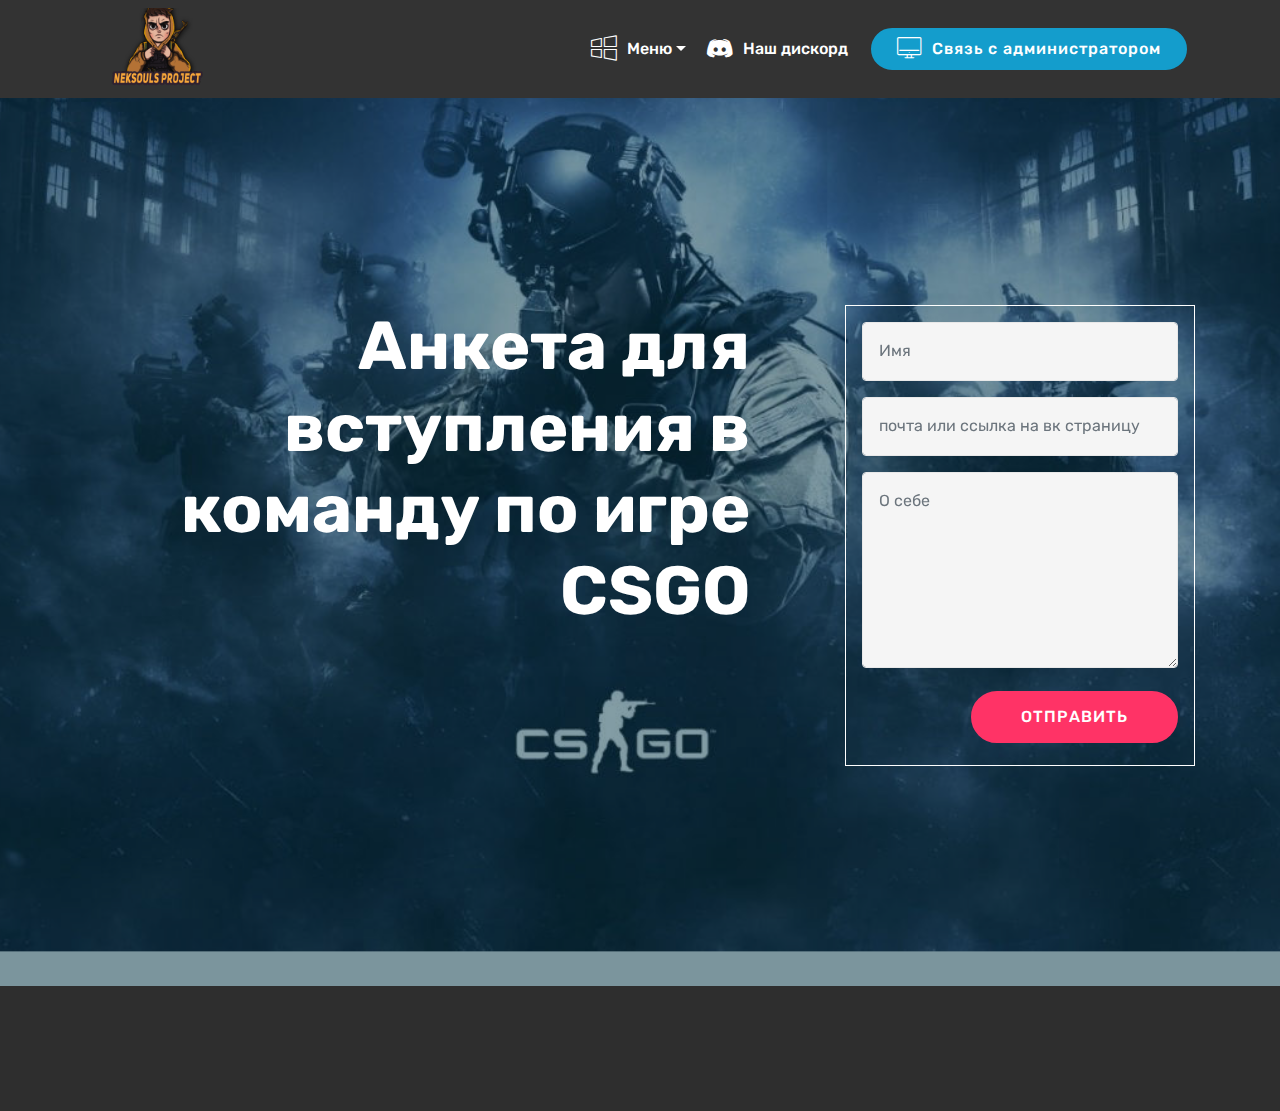
==== commit 0825862c: "create github pages" ====
--- a/page1.html
+++ b/page1.html
@@ -6,7 +6,7 @@
   <meta http-equiv="X-UA-Compatible" content="IE=edge">
   <meta name="generator" content="Mobirise v4.7.6, mobirise.com">
   <meta name="viewport" content="width=device-width, initial-scale=1, minimum-scale=1">
-  <link rel="shortcut icon" href="assets/images/nekomi-project-290x163.png" type="image/x-icon">
+  <link rel="shortcut icon" href="assets/images/nekomi-project-192x108.png" type="image/x-icon">
   <meta name="description" content="Web Generator Description">
   <title>Counter Strike form</title>
   <link rel="stylesheet" href="assets/web/assets/mobirise-icons/mobirise-icons.css">
@@ -52,21 +52,21 @@
             <ul class="navbar-nav nav-dropdown" data-app-modern-menu="true"><li class="nav-item dropdown open">
                     <a class="nav-link link text-white dropdown-toggle display-4" href="https://mobirise.com" data-toggle="dropdown-submenu" aria-expanded="true"><span class="mbri-windows mbr-iconfont mbr-iconfont-btn"></span>
                         
-                        Меню</a><div class="dropdown-menu"><a class="text-white dropdown-item display-4" href="index.html#header8-2" aria-expanded="true"><span class="mbri-cursor-click mbr-iconfont mbr-iconfont-btn"></span>Главная</a><a class="text-white dropdown-item display-4" href="index.html#header8-2"><span class="mbri-play mbr-iconfont mbr-iconfont-btn"></span>Интро</a><a class="text-white dropdown-item display-4" href="index.html#content5-8" aria-expanded="false"><span class="mbri-globe mbr-iconfont mbr-iconfont-btn"></span>Вступить в наши ряды</a><a class="text-white dropdown-item display-4" href="index.html#features16-b" aria-expanded="false"><span class="mbri-numbered-list mbr-iconfont mbr-iconfont-btn"></span>Наш состав</a></div>
+                        Меню</a><div class="dropdown-menu"><a class="text-white dropdown-item display-4" href="index.html#slider1-k" aria-expanded="false"><span class="mbri-cursor-click mbr-iconfont mbr-iconfont-btn"></span>Главная</a><a class="text-white dropdown-item display-4" href="index.html#header8-2"><span class="mbri-play mbr-iconfont mbr-iconfont-btn"></span>Интро</a><a class="text-white dropdown-item display-4" href="index.html#content5-8" aria-expanded="false"><span class="mbri-globe mbr-iconfont mbr-iconfont-btn"></span>Вступить в наши ряды</a><a class="text-white dropdown-item display-4" href="index.html#features16-b" aria-expanded="false"><span class="mbri-numbered-list mbr-iconfont mbr-iconfont-btn"></span>Наш состав</a></div>
                 </li>
                 <li class="nav-item">
                     <a class="nav-link link text-white display-4" href="https://discord.gg/4GHkgbh"><span class="socicon socicon-discord mbr-iconfont mbr-iconfont-btn"></span>
                         
                         Наш дискорд</a>
                 </li></ul>
-            <div class="navbar-buttons mbr-section-btn"><a class="btn btn-sm btn-primary display-4" href="https://mobirise.com">
-                    <span class="mbri-save mbr-iconfont mbr-iconfont-btn "></span>
+            <div class="navbar-buttons mbr-section-btn"><a class="btn btn-sm btn-primary display-4" href="https://mobirise.com"><span class="mbri-desktop mbr-iconfont mbr-iconfont-btn"></span>
+                    
                     Связь с администратором</a></div>
         </div>
     </nav>
 </section>
 
-<section class="engine"><a href="https://mobirise.me/z">best website templates</a></section><section once="" class="cid-qT5DSNefRu" id="footer6-h">
+<section class="engine"><a href="https://mobirise.me/s">bootstrap themes</a></section><section once="" class="cid-qT5DSNefRu" id="footer6-h">
 
     
 
@@ -99,7 +99,7 @@
     <div class="form-container">
         <div class="media-container-column" data-form-type="formoid">
             <div data-form-alert="" hidden="" class="align-center">Спасибо за заполнение анкеты!Ждите ответа)</div>
-            <form class="mbr-form" action="https://mobirise.com/" method="post" data-form-title="Mobirise Form"><input type="hidden" name="email" data-form-email="true" value="THZnZPCq02pm6jVM2OxM/9wBs0ZzV7I1TtLhEb+o7OQcQRpqzg7tR6M2cw1mZ+dgG3wcy0UGe806+Cv981s/mz84bVX2ClGofprlQSvYSh4UEACHpxdTbxbO2A4Ue+8/" data-form-field="Email">
+            <form class="mbr-form" action="https://mobirise.com/" method="post" data-form-title="Mobirise Form"><input type="hidden" name="email" data-form-email="true" value="LNLHK1Yc0fKKGPa0QswGwqxixUXA/nPPXLmeyBpAGtiPdtSBuc8QeVRcpuk8v8G9JzgAjJLc8DWJk1FFm4vwDQ8JANkesXW8+n/7r1Ohs0MaFgXNYpAfyoHkN/booUH/" data-form-field="Email">
                 <div data-for="name">
                     <div class="form-group">
                         <input type="text" class="form-control px-3" name="name" data-form-field="Name" placeholder="Имя" required="" id="name-header15-g">
--- a/assets/mobirise/css/mbr-additional.css
+++ b/assets/mobirise/css/mbr-additional.css
@@ -2055,7 +2055,7 @@
   background-image: url("../../../assets/images/lhmlebkd5fu-2000x1062.jpg");
 }
 .cid-qT5tPYHO0K {
-  padding-top: 15px;
+  padding-top: 30px;
   padding-bottom: 0px;
   background-color: #ffffff;
 }
